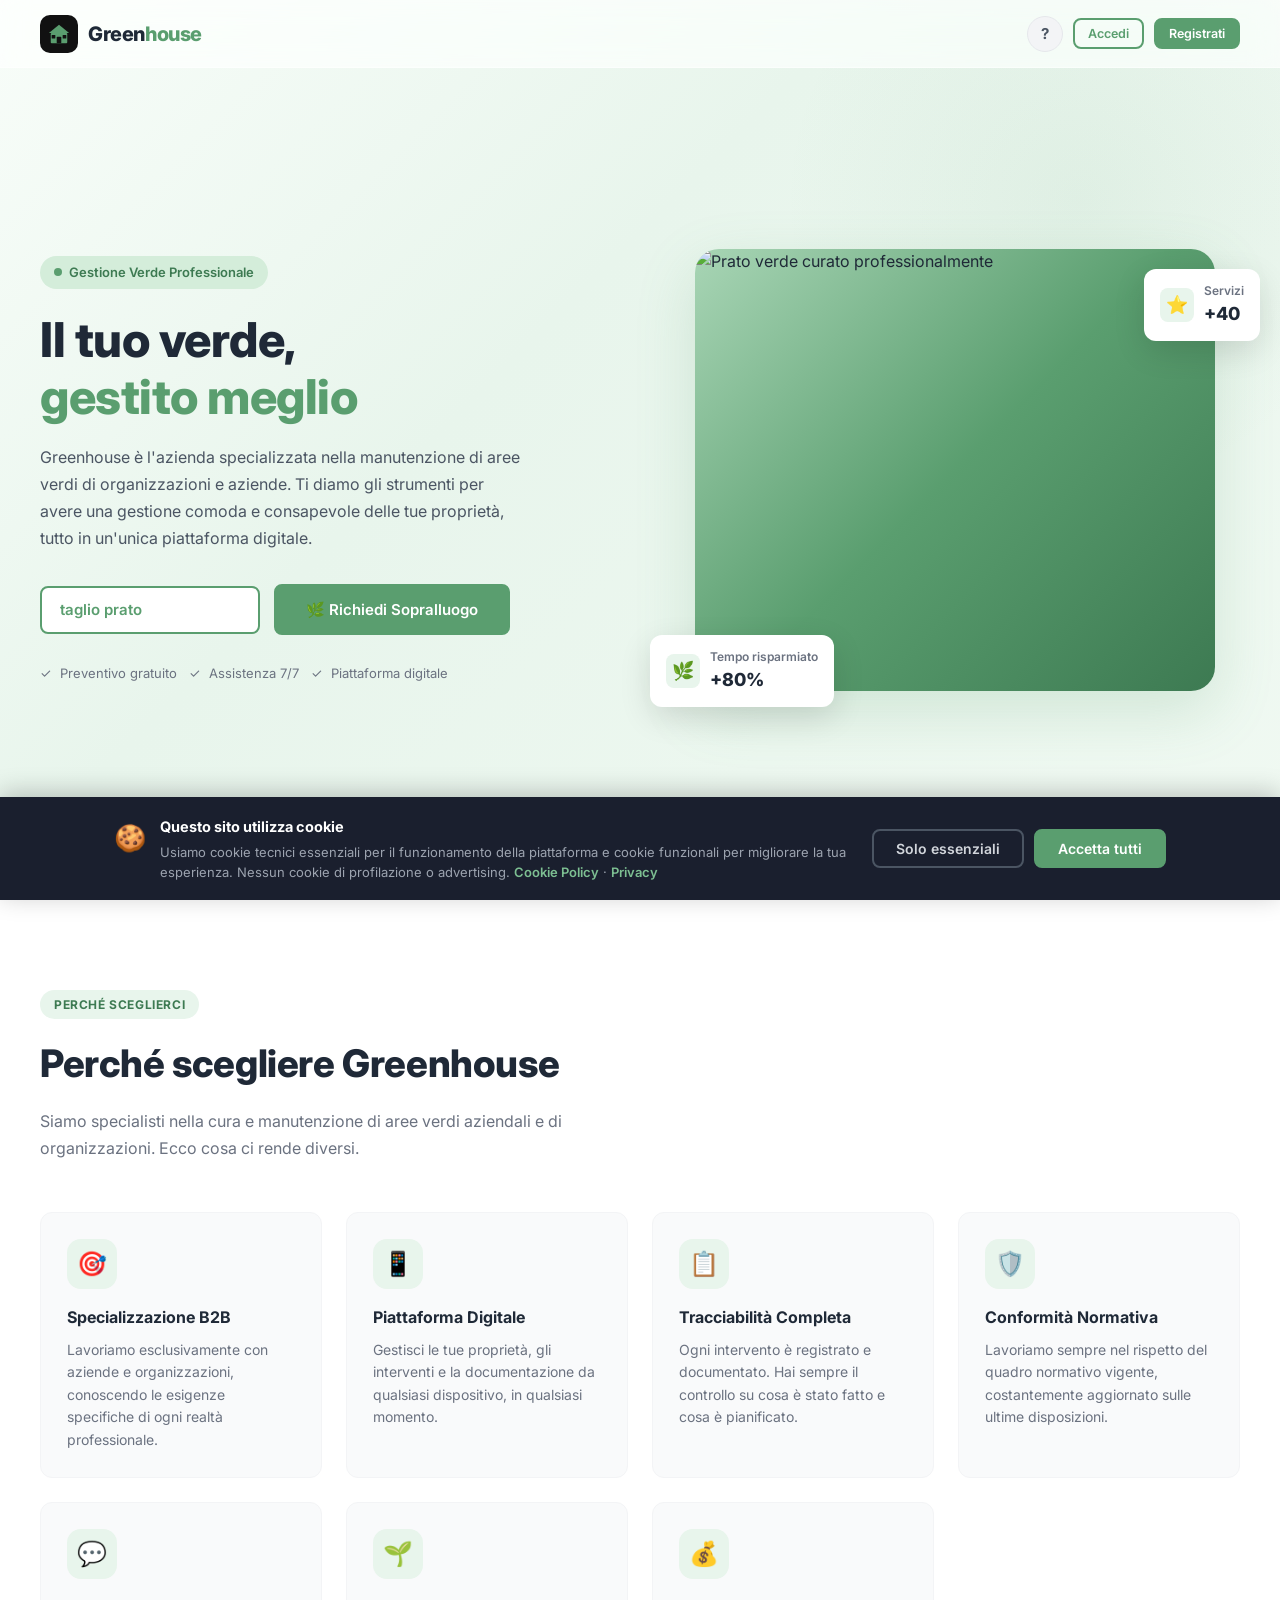
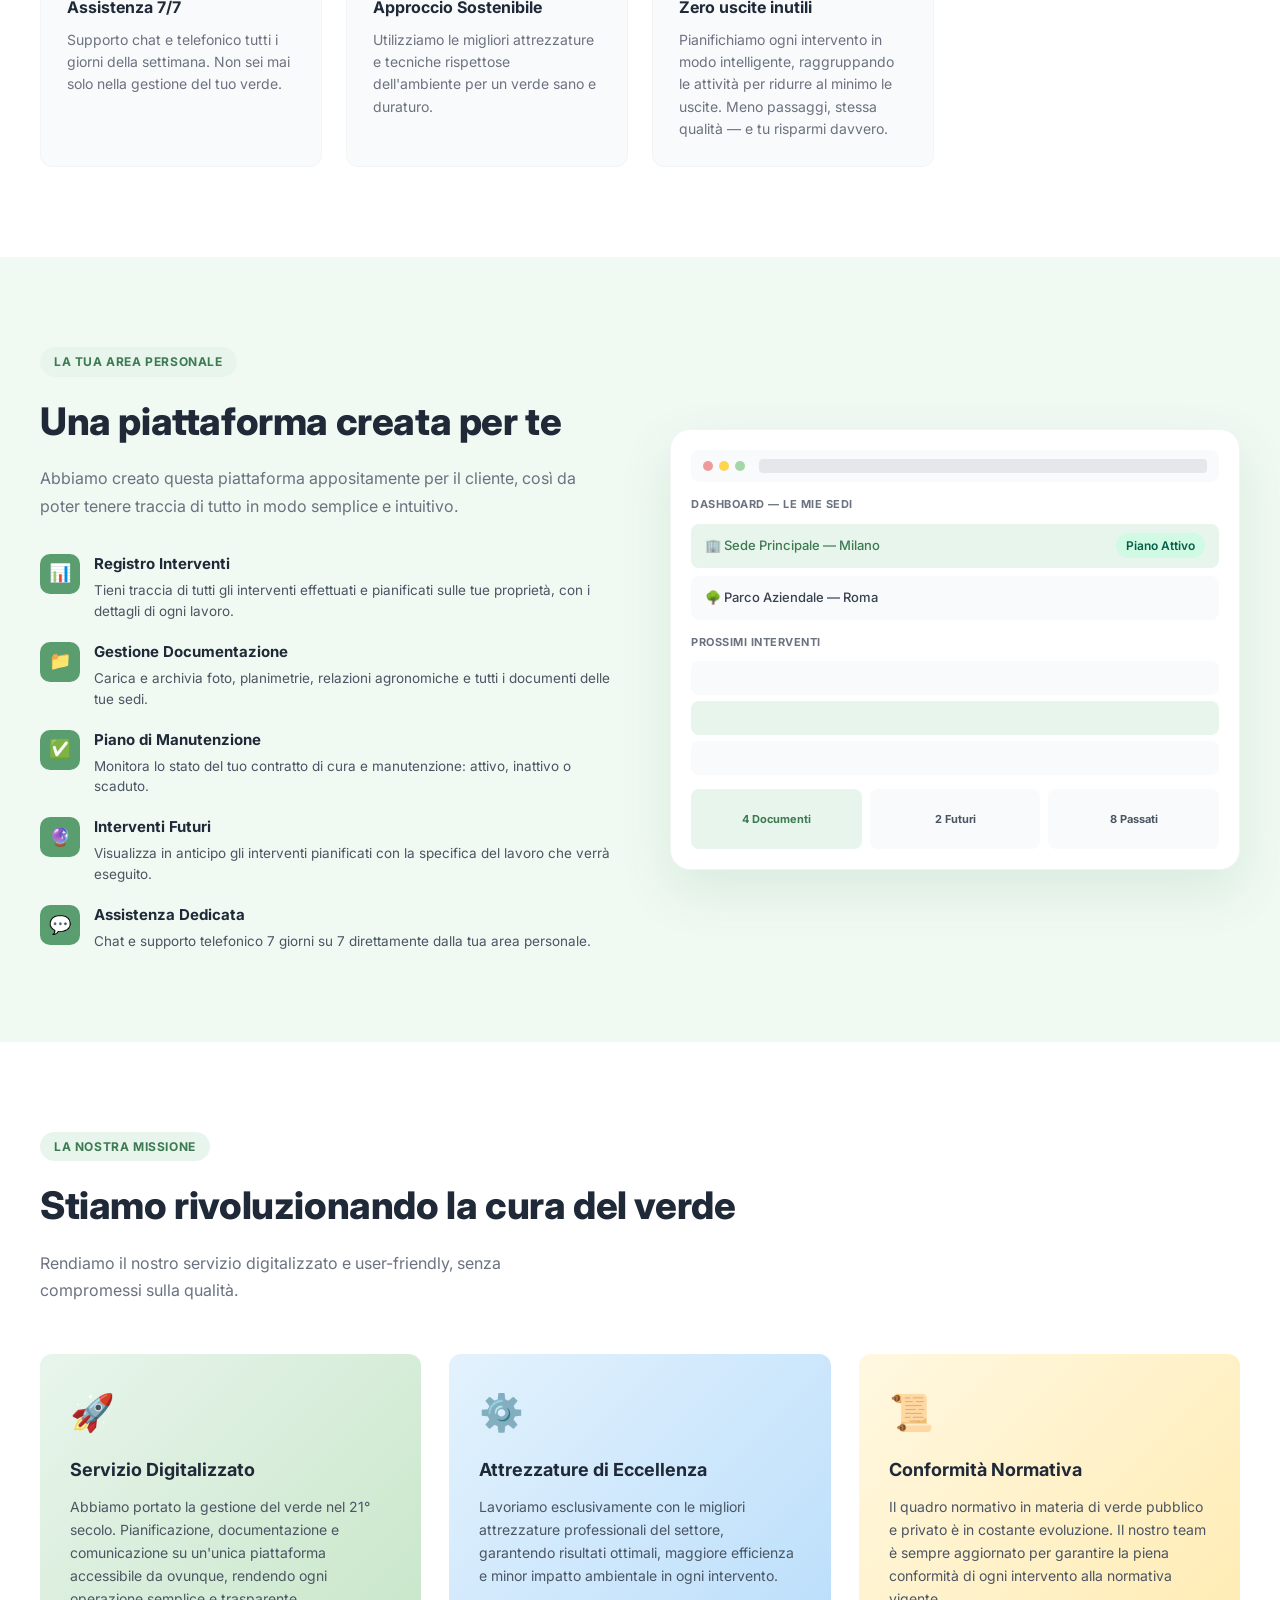
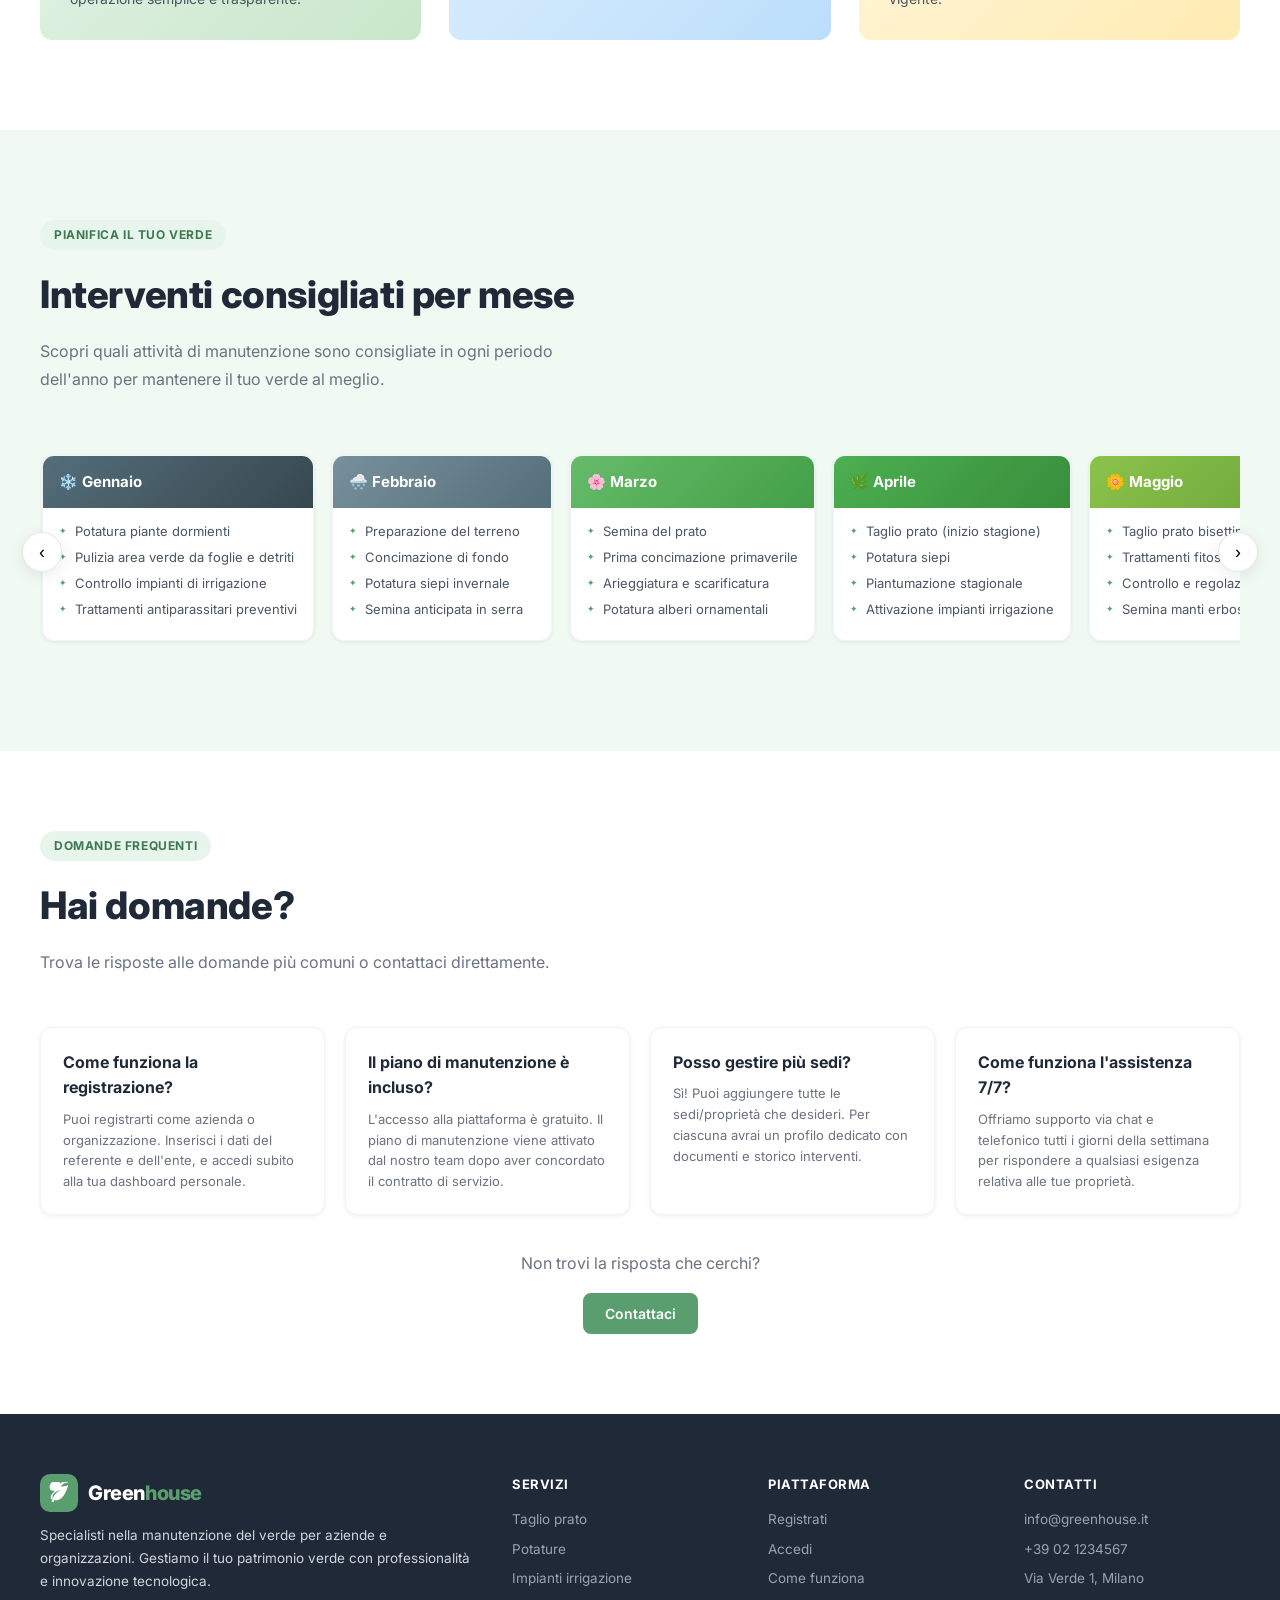
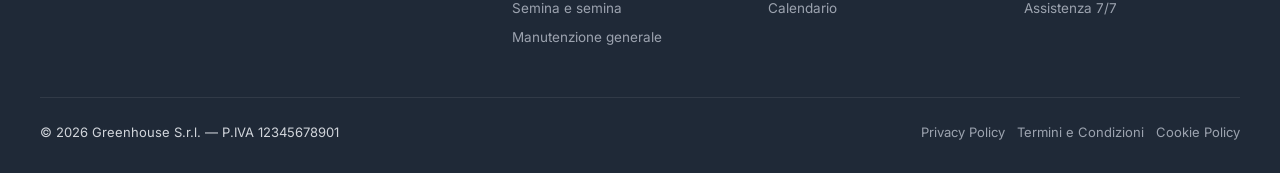
==== index.html @ c5532a39 "Add files via upload" ====
<!DOCTYPE html>
<html lang="it">
<head>
  <meta charset="UTF-8">
  <meta name="viewport" content="width=device-width, initial-scale=1.0">
  <title>Greenhouse — Manutenzione del Verde Professionale</title>

  <!-- SEO base -->
  <meta name="description" content="Greenhouse offre servizi professionali di manutenzione del verde per aziende: taglio prato, potature, irrigazione, pulizia aree verdi. Gestisci tutto online e richiedi preventivi.">
  <meta name="robots" content="index, follow">
  <meta name="author" content="Greenhouse S.r.l.">
  <!-- SOSTITUISCI https://www.greenhouse-verde.it con il tuo dominio reale -->
  <link rel="canonical" href="https://www.greenhouse-verde.it/">

  <!-- Open Graph (Facebook, LinkedIn, WhatsApp) -->
  <meta property="og:type" content="website">
  <meta property="og:title" content="Greenhouse — Manutenzione del Verde Professionale">
  <meta property="og:description" content="Servizi professionali di manutenzione del verde per aziende. Taglio prato, potature, irrigazione, gestione giardini. Preventivi e gestione interventi online.">
  <meta property="og:url" content="https://www.greenhouse-verde.it/">
  <meta property="og:image" content="https://www.greenhouse-verde.it/og-image.jpg">
  <meta property="og:locale" content="it_IT">
  <meta property="og:site_name" content="Greenhouse">

  <!-- Twitter Card -->
  <meta name="twitter:card" content="summary_large_image">
  <meta name="twitter:title" content="Greenhouse — Manutenzione del Verde Professionale">
  <meta name="twitter:description" content="Servizi professionali di manutenzione del verde per aziende. Preventivi e gestione interventi online.">
  <meta name="twitter:image" content="https://www.greenhouse-verde.it/og-image.jpg">

  <!-- Schema.org — LocalBusiness / LandscapeService -->
  <script type="application/ld+json">
  {
    "@context": "https://schema.org",
    "@type": "LandscapeService",
    "name": "Greenhouse S.r.l.",
    "description": "Servizi professionali di manutenzione del verde: taglio prato, potature, impianti di irrigazione, pulizia aree verdi, semina e riqualificazione.",
    "url": "https://www.greenhouse-verde.it",
    "logo": "https://www.greenhouse-verde.it/favicon.svg",
    "email": "info@greenhouse.it",
    "telephone": "+39-02-1234567",
    "address": {
      "@type": "PostalAddress",
      "streetAddress": "Via Verde 1",
      "addressLocality": "Milano",
      "addressCountry": "IT"
    },
    "openingHours": "Mo-Su 00:00-24:00",
    "priceRange": "€€",
    "areaServed": {
      "@type": "Country",
      "name": "Italia"
    },
    "hasOfferCatalog": {
      "@type": "OfferCatalog",
      "name": "Servizi Manutenzione Verde",
      "itemListElement": [
        {"@type": "Offer", "itemOffered": {"@type": "Service", "name": "Taglio prato"}},
        {"@type": "Offer", "itemOffered": {"@type": "Service", "name": "Potatura siepi e alberi"}},
        {"@type": "Offer", "itemOffered": {"@type": "Service", "name": "Impianti di irrigazione"}},
        {"@type": "Offer", "itemOffered": {"@type": "Service", "name": "Semina e riqualificazione prati"}},
        {"@type": "Offer", "itemOffered": {"@type": "Service", "name": "Diserbo e trattamenti fitosanitari"}}
      ]
    }
  }
  </script>

  <link rel="icon" type="image/svg+xml" href="favicon.svg">
  <link rel="stylesheet" href="css/style.css">
  <link rel="stylesheet" href="css/landing.css">
</head>
<body>

<!-- NAVBAR -->
<nav class="navbar" id="navbar">
  <a href="index.html" class="nav-logo">
    <div class="nav-logo-icon nav-logo-icon--dark">
      <svg viewBox="0 0 24 24" fill="none" xmlns="http://www.w3.org/2000/svg">
        <polygon points="12,2 1,11 23,11" fill="#5a9e6f"/>
        <rect x="3" y="11" width="18" height="11" rx="1" fill="#5a9e6f"/>
        <rect x="9.5" y="15" width="5" height="7" rx="0.8" fill="#111"/>
        <rect x="4" y="13" width="4" height="4" rx="0.6" fill="#111"/>
        <rect x="16" y="13" width="4" height="4" rx="0.6" fill="#111"/>
      </svg>
    </div>
    <span class="nav-logo-text">Green<span>house</span></span>
  </a>
  <div class="nav-actions">
    <a href="#faq" class="nav-help" title="Aiuto &amp; FAQ">?</a>
    <a href="login.html" class="btn btn-outline btn-sm">Accedi</a>
    <a href="register.html" class="btn btn-primary btn-sm">Registrati</a>
  </div>
  <button class="nav-hamburger" id="nav-hamburger" onclick="toggleNavMenu()" aria-label="Menu">
    <span></span><span></span><span></span>
  </button>
</nav>
<div class="nav-mobile-menu" id="nav-mobile-menu">
  <a href="#perche">Perché Greenhouse</a>
  <a href="#piattaforma">La Piattaforma</a>
  <a href="#faq">FAQ</a>
  <a href="login.html" class="btn btn-outline btn-sm">Accedi</a>
  <a href="register.html" class="btn btn-primary btn-sm">Registrati</a>
</div>

<!-- HERO -->
<section class="hero" id="hero">
  <div class="hero-inner">
    <div class="hero-text">
      <div class="hero-badge"><span class="hero-badge-dot"></span>Gestione Verde Professionale</div>
      <h1>Il tuo verde,<br><span>gestito meglio</span></h1>
      <p class="hero-desc">
        Greenhouse è l'azienda specializzata nella manutenzione di aree verdi di organizzazioni e aziende. Ti diamo gli strumenti per avere una gestione comoda e consapevole delle tue proprietà, tutto in un'unica piattaforma digitale.
      </p>
      <div class="hero-words-row">
        <div class="hero-words-box">
          <span class="hero-word fade-in" id="rotating-word">taglio prato</span>
        </div>
        <button class="btn btn-primary btn-lg" onclick="openSopralluogo()">
          🌿 Richiedi Sopralluogo
        </button>
      </div>
      <div class="flex gap-3 mt-3" style="flex-wrap:wrap">
        <div class="flex items-center gap-2 text-sm text-muted"><span>✓</span> Preventivo gratuito</div>
        <div class="flex items-center gap-2 text-sm text-muted"><span>✓</span> Assistenza 7/7</div>
        <div class="flex items-center gap-2 text-sm text-muted"><span>✓</span> Piattaforma digitale</div>
      </div>
    </div>
    <div class="hero-visual">
      <div class="hero-img-wrap">
        <img class="hero-illustration" src="https://images.unsplash.com/photo-1558904541-efa843a96f01?auto=format&fit=crop&w=1040&q=85" alt="Prato verde curato professionalmente" loading="eager">
      </div>
      <div class="hero-card hero-card-1">
        <div class="hero-card-icon">🌿</div>
        <div>
          <div style="font-size:12px;color:var(--g500)">Tempo risparmiato</div>
          <div style="font-size:18px;font-weight:800">+80%</div>
        </div>
      </div>
      <div class="hero-card hero-card-2">
        <div class="hero-card-icon">⭐</div>
        <div>
          <div style="font-size:12px;color:var(--g500)">Servizi</div>
          <div style="font-size:18px;font-weight:800">+40</div>
        </div>
      </div>
    </div>
  </div>
</section>

<!-- WHY GREENHOUSE -->
<section class="why-section" id="perche">
  <div class="section-inner">
    <div class="section-tag">Perché sceglierci</div>
    <h2 class="section-title">Perché scegliere Greenhouse</h2>
    <p class="section-sub">Siamo specialisti nella cura e manutenzione di aree verdi aziendali e di organizzazioni. Ecco cosa ci rende diversi.</p>
    <div class="why-grid">
      <div class="why-card">
        <div class="why-icon">🎯</div>
        <h3>Specializzazione B2B</h3>
        <p>Lavoriamo esclusivamente con aziende e organizzazioni, conoscendo le esigenze specifiche di ogni realtà professionale.</p>
      </div>
      <div class="why-card">
        <div class="why-icon">📱</div>
        <h3>Piattaforma Digitale</h3>
        <p>Gestisci le tue proprietà, gli interventi e la documentazione da qualsiasi dispositivo, in qualsiasi momento.</p>
      </div>
      <div class="why-card">
        <div class="why-icon">📋</div>
        <h3>Tracciabilità Completa</h3>
        <p>Ogni intervento è registrato e documentato. Hai sempre il controllo su cosa è stato fatto e cosa è pianificato.</p>
      </div>
      <div class="why-card">
        <div class="why-icon">🛡️</div>
        <h3>Conformità Normativa</h3>
        <p>Lavoriamo sempre nel rispetto del quadro normativo vigente, costantemente aggiornato sulle ultime disposizioni.</p>
      </div>
      <div class="why-card">
        <div class="why-icon">💬</div>
        <h3>Assistenza 7/7</h3>
        <p>Supporto chat e telefonico tutti i giorni della settimana. Non sei mai solo nella gestione del tuo verde.</p>
      </div>
      <div class="why-card">
        <div class="why-icon">🌱</div>
        <h3>Approccio Sostenibile</h3>
        <p>Utilizziamo le migliori attrezzature e tecniche rispettose dell'ambiente per un verde sano e duraturo.</p>
      </div>
      <div class="why-card">
        <div class="why-icon">💰</div>
        <h3>Zero uscite inutili</h3>
        <p>Pianifichiamo ogni intervento in modo intelligente, raggruppando le attività per ridurre al minimo le uscite. Meno passaggi, stessa qualità — e tu risparmi davvero.</p>
      </div>
    </div>
  </div>
</section>

<!-- PLATFORM SECTION -->
<section class="platform-section" id="piattaforma">
  <div class="section-inner">
    <div class="platform-inner">
      <div>
        <div class="section-tag">La tua area personale</div>
        <h2 class="section-title">Una piattaforma creata per te</h2>
        <p class="section-sub" style="margin-bottom:32px">Abbiamo creato questa piattaforma appositamente per il cliente, così da poter tenere traccia di tutto in modo semplice e intuitivo.</p>
        <div class="platform-features">
          <div class="platform-feat">
            <div class="platform-feat-icon">📊</div>
            <div class="platform-feat-text">
              <h4>Registro Interventi</h4>
              <p>Tieni traccia di tutti gli interventi effettuati e pianificati sulle tue proprietà, con i dettagli di ogni lavoro.</p>
            </div>
          </div>
          <div class="platform-feat">
            <div class="platform-feat-icon">📁</div>
            <div class="platform-feat-text">
              <h4>Gestione Documentazione</h4>
              <p>Carica e archivia foto, planimetrie, relazioni agronomiche e tutti i documenti delle tue sedi.</p>
            </div>
          </div>
          <div class="platform-feat">
            <div class="platform-feat-icon">✅</div>
            <div class="platform-feat-text">
              <h4>Piano di Manutenzione</h4>
              <p>Monitora lo stato del tuo contratto di cura e manutenzione: attivo, inattivo o scaduto.</p>
            </div>
          </div>
          <div class="platform-feat">
            <div class="platform-feat-icon">🔮</div>
            <div class="platform-feat-text">
              <h4>Interventi Futuri</h4>
              <p>Visualizza in anticipo gli interventi pianificati con la specifica del lavoro che verrà eseguito.</p>
            </div>
          </div>
          <div class="platform-feat">
            <div class="platform-feat-icon">💬</div>
            <div class="platform-feat-text">
              <h4>Assistenza Dedicata</h4>
              <p>Chat e supporto telefonico 7 giorni su 7 direttamente dalla tua area personale.</p>
            </div>
          </div>
        </div>
      </div>
      <div class="platform-mockup">
        <div class="mockup-bar">
          <div class="mockup-dot" style="background:#ef9a9a"></div>
          <div class="mockup-dot" style="background:#ffd54f"></div>
          <div class="mockup-dot" style="background:#a5d6a7"></div>
          <div style="flex:1;background:var(--g200);height:14px;border-radius:4px;margin-left:8px"></div>
        </div>
        <div style="font-size:11px;font-weight:700;color:var(--g500);text-transform:uppercase;letter-spacing:.5px;margin-bottom:10px">Dashboard — Le mie sedi</div>
        <div class="mockup-row">🏢 Sede Principale — Milano <span class="badge badge-success" style="margin-left:auto">Piano Attivo</span></div>
        <div class="mockup-row" style="background:var(--g50);color:var(--g700)">🌳 Parco Aziendale — Roma</div>
        <div style="font-size:11px;font-weight:700;color:var(--g500);text-transform:uppercase;letter-spacing:.5px;margin:14px 0 10px">Prossimi Interventi</div>
        <div class="mockup-row-sm"></div>
        <div class="mockup-row-sm" style="background:var(--primary-pale)"></div>
        <div class="mockup-row-sm"></div>
        <div style="margin-top:14px;display:flex;gap:8px">
          <div style="flex:1;height:60px;background:var(--primary-pale);border-radius:8px;display:flex;align-items:center;justify-content:center;font-size:11px;font-weight:700;color:var(--primary-d)">4 Documenti</div>
          <div style="flex:1;height:60px;background:var(--g50);border-radius:8px;display:flex;align-items:center;justify-content:center;font-size:11px;font-weight:700;color:var(--g600)">2 Futuri</div>
          <div style="flex:1;height:60px;background:var(--g50);border-radius:8px;display:flex;align-items:center;justify-content:center;font-size:11px;font-weight:700;color:var(--g600)">8 Passati</div>
        </div>
      </div>
    </div>
  </div>
</section>

<!-- INNOVATION SECTION -->
<section class="innovation-section" id="innovazione">
  <div class="section-inner">
    <div class="section-tag">La nostra missione</div>
    <h2 class="section-title">Stiamo rivoluzionando la cura del verde</h2>
    <p class="section-sub">Rendiamo il nostro servizio digitalizzato e user-friendly, senza compromessi sulla qualità.</p>
    <div class="innovation-grid">
      <div class="innov-card innov-card-1">
        <div class="innov-icon">🚀</div>
        <h3>Servizio Digitalizzato</h3>
        <p>Abbiamo portato la gestione del verde nel 21° secolo. Pianificazione, documentazione e comunicazione su un'unica piattaforma accessibile da ovunque, rendendo ogni operazione semplice e trasparente.</p>
      </div>
      <div class="innov-card innov-card-2">
        <div class="innov-icon">⚙️</div>
        <h3>Attrezzature di Eccellenza</h3>
        <p>Lavoriamo esclusivamente con le migliori attrezzature professionali del settore, garantendo risultati ottimali, maggiore efficienza e minor impatto ambientale in ogni intervento.</p>
      </div>
      <div class="innov-card innov-card-3">
        <div class="innov-icon">📜</div>
        <h3>Conformità Normativa</h3>
        <p>Il quadro normativo in materia di verde pubblico e privato è in costante evoluzione. Il nostro team è sempre aggiornato per garantire la piena conformità di ogni intervento alla normativa vigente.</p>
      </div>
    </div>
  </div>
</section>

<!-- MONTHLY CALENDAR -->
<section class="calendar-section" id="calendario">
  <div class="section-inner">
    <div class="section-tag">Pianifica il tuo verde</div>
    <h2 class="section-title">Interventi consigliati per mese</h2>
    <p class="section-sub">Scopri quali attività di manutenzione sono consigliate in ogni periodo dell'anno per mantenere il tuo verde al meglio.</p>
    <div class="calendar-scroll-wrap">
      <button class="scroll-btn scroll-btn-left" id="cal-prev">‹</button>
      <div class="calendar-scroll">
        <!-- Jan -->
        <div class="month-card">
          <div class="month-header" style="background:linear-gradient(135deg,#546e7a,#37474f)">❄️ Gennaio</div>
          <div class="month-body">
            <div class="month-item">Potatura piante dormienti</div>
            <div class="month-item">Pulizia area verde da foglie e detriti</div>
            <div class="month-item">Controllo impianti di irrigazione</div>
            <div class="month-item">Trattamenti antiparassitari preventivi</div>
          </div>
        </div>
        <!-- Feb -->
        <div class="month-card">
          <div class="month-header" style="background:linear-gradient(135deg,#78909c,#546e7a)">🌨️ Febbraio</div>
          <div class="month-body">
            <div class="month-item">Preparazione del terreno</div>
            <div class="month-item">Concimazione di fondo</div>
            <div class="month-item">Potatura siepi invernale</div>
            <div class="month-item">Semina anticipata in serra</div>
          </div>
        </div>
        <!-- Mar -->
        <div class="month-card">
          <div class="month-header" style="background:linear-gradient(135deg,#66bb6a,#43a047)">🌸 Marzo</div>
          <div class="month-body">
            <div class="month-item">Semina del prato</div>
            <div class="month-item">Prima concimazione primaverile</div>
            <div class="month-item">Arieggiatura e scarificatura</div>
            <div class="month-item">Potatura alberi ornamentali</div>
          </div>
        </div>
        <!-- Apr -->
        <div class="month-card">
          <div class="month-header" style="background:linear-gradient(135deg,#4caf50,#388e3c)">🌿 Aprile</div>
          <div class="month-body">
            <div class="month-item">Taglio prato (inizio stagione)</div>
            <div class="month-item">Potatura siepi</div>
            <div class="month-item">Piantumazione stagionale</div>
            <div class="month-item">Attivazione impianti irrigazione</div>
          </div>
        </div>
        <!-- May -->
        <div class="month-card">
          <div class="month-header" style="background:linear-gradient(135deg,#8bc34a,#689f38)">🌼 Maggio</div>
          <div class="month-body">
            <div class="month-item">Taglio prato bisettimanale</div>
            <div class="month-item">Trattamenti fitosanitari</div>
            <div class="month-item">Controllo e regolazione irrigazione</div>
            <div class="month-item">Semina manti erbosi</div>
          </div>
        </div>
        <!-- Jun -->
        <div class="month-card">
          <div class="month-header" style="background:linear-gradient(135deg,#cddc39,#afb42b)">☀️ Giugno</div>
          <div class="month-body">
            <div class="month-item">Taglio prato frequente</div>
            <div class="month-item">Potatura siepi (seconda)</div>
            <div class="month-item">Fertilizzazione estiva</div>
            <div class="month-item">Manutenzione impianti irrigazione</div>
          </div>
        </div>
        <!-- Jul -->
        <div class="month-card">
          <div class="month-header" style="background:linear-gradient(135deg,#ff9800,#f57c00)">🌡️ Luglio</div>
          <div class="month-body">
            <div class="month-item">Irrigazione intensiva</div>
            <div class="month-item">Controllo parassiti e malattie</div>
            <div class="month-item">Taglio selettivo zone ombreggiate</div>
            <div class="month-item">Ricarica taleaggio</div>
          </div>
        </div>
        <!-- Aug -->
        <div class="month-card">
          <div class="month-header" style="background:linear-gradient(135deg,#ff7043,#e64a19)">🏖️ Agosto</div>
          <div class="month-body">
            <div class="month-item">Manutenzione impianti</div>
            <div class="month-item">Taglio selettivo aree critiche</div>
            <div class="month-item">Monitoraggio stress idrico</div>
            <div class="month-item">Pianificazione interventi autunnali</div>
          </div>
        </div>
        <!-- Sep -->
        <div class="month-card">
          <div class="month-header" style="background:linear-gradient(135deg,#26a69a,#00796b)">🍂 Settembre</div>
          <div class="month-body">
            <div class="month-item">Semina prato autunnale</div>
            <div class="month-item">Potatura siepi (terza)</div>
            <div class="month-item">Fertilizzazione autunnale</div>
            <div class="month-item">Risistemazione bordure</div>
          </div>
        </div>
        <!-- Oct -->
        <div class="month-card">
          <div class="month-header" style="background:linear-gradient(135deg,#ff8f00,#e65100)">🍁 Ottobre</div>
          <div class="month-body">
            <div class="month-item">Raccolta foglie cadute</div>
            <div class="month-item">Concimazione autunnale profonda</div>
            <div class="month-item">Potatura piante da fiore</div>
            <div class="month-item">Spegnimento impianti irrigazione</div>
          </div>
        </div>
        <!-- Nov -->
        <div class="month-card">
          <div class="month-header" style="background:linear-gradient(135deg,#8d6e63,#6d4c41)">🌫️ Novembre</div>
          <div class="month-body">
            <div class="month-item">Potatura alberi e arbusti</div>
            <div class="month-item">Preparazione invernale del suolo</div>
            <div class="month-item">Protezione piante sensibili al gelo</div>
            <div class="month-item">Scarificatura del prato</div>
          </div>
        </div>
        <!-- Dec -->
        <div class="month-card">
          <div class="month-header" style="background:linear-gradient(135deg,#42a5f5,#1565c0)">❄️ Dicembre</div>
          <div class="month-body">
            <div class="month-item">Pulizia generale area verde</div>
            <div class="month-item">Ispezione e manutenzione attrezzature</div>
            <div class="month-item">Pianificazione anno nuovo</div>
            <div class="month-item">Relazione annuale interventi</div>
          </div>
        </div>
      </div>
      <button class="scroll-btn scroll-btn-right" id="cal-next">›</button>
    </div>
  </div>
</section>

<!-- FAQ (anchor) -->
<section id="faq" style="background:#fff;padding:80px 40px">
  <div class="section-inner">
    <div class="section-tag">Domande frequenti</div>
    <h2 class="section-title">Hai domande?</h2>
    <p class="section-sub">Trova le risposte alle domande più comuni o contattaci direttamente.</p>
    <div class="faq-grid">
      <div class="card">
        <h4 style="margin-bottom:8px">Come funziona la registrazione?</h4>
        <p class="text-sm text-muted">Puoi registrarti come azienda o organizzazione. Inserisci i dati del referente e dell'ente, e accedi subito alla tua dashboard personale.</p>
      </div>
      <div class="card">
        <h4 style="margin-bottom:8px">Il piano di manutenzione è incluso?</h4>
        <p class="text-sm text-muted">L'accesso alla piattaforma è gratuito. Il piano di manutenzione viene attivato dal nostro team dopo aver concordato il contratto di servizio.</p>
      </div>
      <div class="card">
        <h4 style="margin-bottom:8px">Posso gestire più sedi?</h4>
        <p class="text-sm text-muted">Sì! Puoi aggiungere tutte le sedi/proprietà che desideri. Per ciascuna avrai un profilo dedicato con documenti e storico interventi.</p>
      </div>
      <div class="card">
        <h4 style="margin-bottom:8px">Come funziona l'assistenza 7/7?</h4>
        <p class="text-sm text-muted">Offriamo supporto via chat e telefonico tutti i giorni della settimana per rispondere a qualsiasi esigenza relativa alle tue proprietà.</p>
      </div>
    </div>
    <div style="margin-top:36px;text-align:center">
      <p style="margin-bottom:16px;color:var(--g500)">Non trovi la risposta che cerchi?</p>
      <button class="btn btn-primary" onclick="openSopralluogo()">Contattaci</button>
    </div>
  </div>
</section>

<!-- FOOTER -->
<footer class="footer">
  <div class="footer-inner">
    <div class="footer-top">
      <div class="footer-brand">
        <div class="nav-logo">
          <div class="nav-logo-icon"><svg viewBox="0 0 24 24"><path d="M17 8C8 10 5.9 16.17 3.82 21.34L5.71 22l1-2.3A4.49 4.49 0 008 20C19 20 22 3 22 3c-1 2-8 2-8 2 1-2 4-4.5 8-4 0 0-3-4-8.5.5A6 6 0 003 9c2.5 0 4.5 1 4.5 1S3 13 3 17c0 .5.03 1 .08 1.46l1.95-.46C5 17.35 5 16.7 5 16c0-2.5 2-6 12-8z"/></svg></div>
          <span class="nav-logo-text">Green<span>house</span></span>
        </div>
        <p>Specialisti nella manutenzione del verde per aziende e organizzazioni. Gestiamo il tuo patrimonio verde con professionalità e innovazione tecnologica.</p>
      </div>
      <div class="footer-col">
        <h5>Servizi</h5>
        <a href="#">Taglio prato</a>
        <a href="#">Potature</a>
        <a href="#">Impianti irrigazione</a>
        <a href="#">Semina e semina</a>
        <a href="#">Manutenzione generale</a>
      </div>
      <div class="footer-col">
        <h5>Piattaforma</h5>
        <a href="register.html">Registrati</a>
        <a href="login.html">Accedi</a>
        <a href="#piattaforma">Come funziona</a>
        <a href="#calendario">Calendario</a>
      </div>
      <div class="footer-col">
        <h5>Contatti</h5>
        <a href="#">info@greenhouse.it</a>
        <a href="#">+39 02 1234567</a>
        <a href="#">Via Verde 1, Milano</a>
        <a href="#">Assistenza 7/7</a>
      </div>
    </div>
    <div class="footer-bottom">
      <span>© 2026 Greenhouse S.r.l. — P.IVA 12345678901</span>
      <div class="flex gap-3">
        <a href="privacy.html" style="color:var(--g400);text-decoration:none;font-size:13px">Privacy Policy</a>
        <a href="termini.html" style="color:var(--g400);text-decoration:none;font-size:13px">Termini e Condizioni</a>
        <a href="cookie.html" style="color:var(--g400);text-decoration:none;font-size:13px">Cookie Policy</a>
      </div>
    </div>
  </div>
</footer>

<!-- MODAL SOPRALLUOGO -->
<div class="modal-overlay" id="modal-sopralluogo">
  <div class="modal">
    <div class="modal-header">
      <h3 class="modal-title">🌿 Richiedi un Sopralluogo</h3>
      <button class="modal-close" onclick="closeSopralluogo()">✕</button>
    </div>
    <div class="sopralluogo-info">
      <span>ℹ️</span>
      <span>Il sopralluogo è gratuito e senza impegno. Un nostro tecnico visiterà le tue proprietà per prepararti un preventivo personalizzato.</span>
    </div>
    <form id="form-sopralluogo">
      <div class="form-row">
        <div class="form-group">
          <label class="form-label">Nome *</label>
          <input type="text" class="form-control" placeholder="Mario" required>
        </div>
        <div class="form-group">
          <label class="form-label">Cognome *</label>
          <input type="text" class="form-control" placeholder="Rossi" required>
        </div>
      </div>
      <div class="form-group">
        <label class="form-label">Azienda / Organizzazione *</label>
        <input type="text" class="form-control" placeholder="Nome azienda o organizzazione" required>
      </div>
      <div class="form-row">
        <div class="form-group">
          <label class="form-label">Email *</label>
          <input type="email" class="form-control" placeholder="mario@azienda.it" required>
        </div>
        <div class="form-group">
          <label class="form-label">Telefono *</label>
          <input type="tel" class="form-control" placeholder="+39 333 1234567" required>
        </div>
      </div>
      <div class="form-group">
        <label class="form-label">Città della proprietà</label>
        <input type="text" class="form-control" placeholder="Milano">
      </div>
      <div class="form-group">
        <label class="form-label">Note o esigenze particolari</label>
        <textarea class="form-control" rows="3" placeholder="Descrivi brevemente le tue esigenze..."></textarea>
      </div>
      <div class="modal-footer" style="border:none;padding:0;margin-top:20px">
        <button type="button" class="btn btn-ghost" onclick="closeSopralluogo()">Annulla</button>
        <button type="submit" class="btn btn-primary">Invia Richiesta →</button>
      </div>
    </form>
  </div>
</div>

<script src="https://cdn.jsdelivr.net/npm/@supabase/supabase-js@2"></script>
<script src="js/config.js"></script>
<script src="js/app.js"></script>
<script src="js/landing.js"></script>
<script>
function toggleNavMenu() {
  const btn  = document.getElementById('nav-hamburger');
  const menu = document.getElementById('nav-mobile-menu');
  btn.classList.toggle('open');
  menu.classList.toggle('open');
}
// Chiude il menu mobile cliccando su un link
document.getElementById('nav-mobile-menu').querySelectorAll('a').forEach(a => {
  a.addEventListener('click', () => {
    document.getElementById('nav-hamburger').classList.remove('open');
    document.getElementById('nav-mobile-menu').classList.remove('open');
  });
});
</script>
<script src="js/cookie-banner.js"></script>
</body>
</html>
---- css/style.css ----
@import url('https://fonts.googleapis.com/css2?family=Inter:wght@300;400;500;600;700;800&display=swap');

:root {
  --primary: #5a9e6f;
  --primary-h: #4a8a5f;
  --primary-d: #3d7a52;
  --primary-l: #7dbf92;
  --primary-bg: #f0f9f2;
  --primary-pale: #e8f5ec;
  --pastel: #d4edda;
  --white: #ffffff;
  --g50: #f9fafb;
  --g100: #f3f4f6;
  --g200: #e5e7eb;
  --g300: #d1d5db;
  --g400: #9ca3af;
  --g500: #6b7280;
  --g600: #4b5563;
  --g700: #374151;
  --g800: #1f2937;
  --danger: #ef4444;
  --warning: #f59e0b;
  --success: #10b981;
  --info: #3b82f6;
  --sh-sm: 0 1px 4px rgba(0,0,0,0.07);
  --sh: 0 4px 16px rgba(0,0,0,0.08);
  --sh-lg: 0 10px 32px rgba(0,0,0,0.12);
  --r-sm: 8px;
  --r: 12px;
  --r-lg: 20px;
  --tr: all 0.22s ease;
}

*, *::before, *::after { box-sizing: border-box; margin: 0; padding: 0; }

html { scroll-behavior: smooth; overflow-x: hidden; }
body { overflow-x: hidden; }

body {
  font-family: 'Inter', -apple-system, BlinkMacSystemFont, sans-serif;
  color: var(--g800);
  background: var(--white);
  line-height: 1.6;
  -webkit-font-smoothing: antialiased;
}

/* ─── Buttons ─── */
.btn {
  display: inline-flex; align-items: center; gap: 7px;
  padding: 9px 20px; border-radius: var(--r-sm);
  font-size: 14px; font-weight: 600; font-family: inherit;
  cursor: pointer; border: 2px solid transparent;
  transition: var(--tr); text-decoration: none; white-space: nowrap; line-height: 1.4;
}
.btn-primary { background: var(--primary); color: #fff; border-color: var(--primary); }
.btn-primary:hover { background: var(--primary-h); border-color: var(--primary-h); transform: translateY(-1px); box-shadow: 0 4px 14px rgba(90,158,111,.30); }
.btn-outline { background: transparent; color: var(--primary); border-color: var(--primary); }
.btn-outline:hover { background: var(--primary); color: #fff; }
.btn-ghost { background: transparent; color: var(--g600); border-color: transparent; }
.btn-ghost:hover { background: var(--g100); color: var(--g800); }
.btn-danger { background: var(--danger); color: #fff; border-color: var(--danger); }
.btn-danger:hover { background: #dc2626; }
.btn-danger-outline { background: transparent; color: var(--danger); border-color: var(--danger); }
.btn-danger-outline:hover { background: var(--danger); color: #fff; }
.btn-warning { background: var(--warning); color: #fff; border-color: var(--warning); }
.btn-warning:hover { background: #d97706; }
.btn-sm { padding: 5px 13px; font-size: 12.5px; }
.btn-lg { padding: 13px 30px; font-size: 15px; }
.btn-icon { padding: 8px; border-radius: 50%; }
.btn:disabled { opacity: .5; cursor: not-allowed; pointer-events: none; }

/* ─── Forms ─── */
.form-group { margin-bottom: 18px; }
.form-label { display: block; font-size: 13.5px; font-weight: 500; color: var(--g700); margin-bottom: 5px; }
.form-control {
  width: 100%; padding: 10px 13px;
  border: 1.5px solid var(--g200); border-radius: var(--r-sm);
  font-size: 14px; font-family: inherit; color: var(--g800); background: #fff;
  transition: var(--tr); outline: none;
}
.form-control:focus { border-color: var(--primary); box-shadow: 0 0 0 3px rgba(90,158,111,.13); }
.form-control::placeholder { color: var(--g400); }
select.form-control { cursor: pointer; }
textarea.form-control { resize: vertical; min-height: 80px; }
.form-row { display: grid; grid-template-columns: 1fr 1fr; gap: 16px; }
.form-hint { font-size: 12px; color: var(--g500); margin-top: 4px; }
.form-error { font-size: 12px; color: var(--danger); margin-top: 4px; display: none; }
.form-error.visible { display: block; }

/* ─── Badges ─── */
.badge { display: inline-flex; align-items: center; padding: 3px 10px; border-radius: 100px; font-size: 12px; font-weight: 600; }
.badge-success { background: #d1fae5; color: #065f46; }
.badge-warning { background: #fef3c7; color: #92400e; }
.badge-danger { background: #fee2e2; color: #991b1b; }
.badge-info { background: #dbeafe; color: #1e40af; }
.badge-gray { background: var(--g100); color: var(--g600); }

/* ─── Modal ─── */
.modal-overlay {
  position: fixed; inset: 0; background: rgba(0,0,0,.48); backdrop-filter: blur(4px);
  display: flex; align-items: center; justify-content: center;
  z-index: 1000; opacity: 0; visibility: hidden; transition: var(--tr);
}
.modal-overlay.active { opacity: 1; visibility: visible; }
.modal {
  background: #fff; border-radius: var(--r-lg); padding: 28px 32px;
  width: 92%; max-width: 560px; max-height: 88vh; overflow-y: auto;
  transform: scale(.96) translateY(8px); transition: var(--tr); position: relative;
}
.modal-lg { max-width: 760px; }
.modal-overlay.active .modal { transform: scale(1) translateY(0); }
.modal-header { display: flex; align-items: center; justify-content: space-between; margin-bottom: 22px; }
.modal-title { font-size: 19px; font-weight: 700; }
.modal-close { width: 30px; height: 30px; border: none; background: var(--g100); border-radius: 50%; cursor: pointer; font-size: 17px; color: var(--g500); display: flex; align-items: center; justify-content: center; transition: var(--tr); }
.modal-close:hover { background: var(--g200); color: var(--g800); }
.modal-footer { display: flex; gap: 10px; justify-content: flex-end; margin-top: 24px; padding-top: 20px; border-top: 1px solid var(--g100); }

/* ─── Cards ─── */
.card { background: #fff; border-radius: var(--r); padding: 22px; box-shadow: var(--sh-sm); border: 1px solid var(--g100); }
.card:hover { box-shadow: var(--sh); }

/* ─── Toast ─── */
.toast-container { position: fixed; bottom: 22px; right: 22px; z-index: 9999; display: flex; flex-direction: column; gap: 10px; }
.toast {
  background: #fff; border-radius: var(--r-sm); padding: 13px 18px;
  box-shadow: var(--sh-lg); display: flex; align-items: center; gap: 10px;
  font-size: 14px; font-weight: 500; min-width: 240px; max-width: 360px;
  border-left: 4px solid var(--primary);
  animation: slideInR 0.28s ease;
  transition: opacity 0.35s, transform 0.35s;
}
.toast-success { border-color: var(--success); }
.toast-error { border-color: var(--danger); }
.toast-warning { border-color: var(--warning); }
.toast-icon { font-weight: 700; font-size: 15px; }
.toast-success .toast-icon { color: var(--success); }
.toast-error .toast-icon { color: var(--danger); }
.toast-warning .toast-icon { color: var(--warning); }

@keyframes slideInR { from { transform: translateX(110%); opacity: 0; } to { transform: translateX(0); opacity: 1; } }

/* ─── Tutorial ─── */
.tut-overlay { position: fixed; inset: 0; background: rgba(0,0,0,.38); z-index: 1900; pointer-events: none; }
.tut-box {
  position: absolute; z-index: 2000; background: #fff; border-radius: var(--r);
  padding: 20px 22px; width: 300px; box-shadow: var(--sh-lg); display: none;
}
.tut-counter { font-size: 11px; font-weight: 600; color: var(--primary); margin-bottom: 6px; letter-spacing: .5px; text-transform: uppercase; }
.tut-icon { font-size: 22px; margin-bottom: 8px; }
.tut-box h4 { font-size: 15px; font-weight: 700; margin-bottom: 6px; }
.tut-box p { font-size: 13px; color: var(--g600); line-height: 1.55; }
.tut-nav { display: flex; align-items: center; justify-content: space-between; margin-top: 16px; }
.tut-highlight { outline: 3px solid var(--primary) !important; outline-offset: 3px !important; border-radius: 4px; position: relative; z-index: 1950; }

/* ─── Utilities ─── */
.text-center { text-align: center; }
.text-sm { font-size: 13px; }
.text-muted { color: var(--g500); }
.font-bold { font-weight: 700; }
.flex { display: flex; }
.flex-col { flex-direction: column; }
.items-center { align-items: center; }
.justify-between { justify-content: space-between; }
.gap-2 { gap: 8px; }
.gap-3 { gap: 12px; }
.gap-4 { gap: 16px; }
.w-full { width: 100%; }
.mt-2 { margin-top: 8px; }
.mt-3 { margin-top: 12px; }
.mt-4 { margin-top: 16px; }
.mt-6 { margin-top: 24px; }
.mb-4 { margin-bottom: 16px; }
.p-4 { padding: 16px; }
.hidden { display: none !important; }

/* ─── Empty state ─── */
.empty-state { text-align: center; padding: 48px 24px; color: var(--g500); }
.empty-state .empty-icon { font-size: 44px; margin-bottom: 12px; opacity: .6; }
.empty-state h3 { font-size: 16px; font-weight: 600; color: var(--g700); margin-bottom: 6px; }
.empty-state p { font-size: 13.5px; margin-bottom: 18px; }

/* ─── Divider ─── */
.divider { border: none; border-top: 1px solid var(--g100); margin: 20px 0; }

/* Scrollbar */
::-webkit-scrollbar { width: 5px; height: 5px; }
::-webkit-scrollbar-track { background: transparent; }
::-webkit-scrollbar-thumb { background: var(--g300); border-radius: 3px; }
::-webkit-scrollbar-thumb:hover { background: var(--g400); }

/* ─── Confirm Dialog ─── */
.confirm-overlay {
  position: fixed; inset: 0; background: rgba(0,0,0,.5); backdrop-filter: blur(4px);
  z-index: 2100; display: flex; align-items: center; justify-content: center;
  opacity: 0; visibility: hidden; transition: var(--tr);
}
.confirm-overlay.active { opacity: 1; visibility: visible; }
.confirm-box {
  background: #fff; border-radius: var(--r-lg); padding: 28px 30px;
  max-width: 380px; width: 90%; text-align: center;
  transform: scale(.96); transition: var(--tr);
}
.confirm-overlay.active .confirm-box { transform: scale(1); }
.confirm-icon { font-size: 38px; margin-bottom: 12px; }
.confirm-box h3 { font-size: 18px; font-weight: 700; margin-bottom: 8px; }
.confirm-box p { font-size: 14px; color: var(--g600); margin-bottom: 22px; }
.confirm-actions { display: flex; gap: 10px; justify-content: center; }

/* ─── Cookie Banner ─── */
#cookie-banner {
  position: fixed; bottom: 0; left: 0; right: 0; z-index: 9000;
  background: #1a1f2e; color: #e5e7eb; overflow: hidden;
  padding: 0; transform: translateY(100%); transition: transform 0.38s cubic-bezier(.4,0,.2,1);
  box-shadow: 0 -4px 24px rgba(0,0,0,.22);
}
#cookie-banner.cb-visible { transform: translateY(0); }
.cb-inner {
  max-width: 1100px; margin: 0 auto; box-sizing: border-box; width: 100%;
  display: flex; align-items: center; justify-content: space-between;
  gap: 20px; padding: 18px 24px; flex-wrap: wrap;
}
.cb-text { display: flex; align-items: flex-start; gap: 14px; flex: 1; min-width: 0; }
.cb-icon { font-size: 26px; flex-shrink: 0; margin-top: 2px; }
.cb-text strong { display: block; font-size: 14.5px; font-weight: 700; color: #fff; margin-bottom: 4px; }
.cb-text p { font-size: 13px; color: #9ca3af; line-height: 1.55; margin: 0; }
.cb-link { color: var(--primary-l); text-decoration: none; font-weight: 600; }
.cb-link:hover { text-decoration: underline; }
.cb-actions { display: flex; gap: 10px; flex-shrink: 0; flex-wrap: wrap; }
.cb-btn-primary {
  padding: 9px 22px; background: var(--primary); color: #fff;
  border: 2px solid var(--primary); border-radius: var(--r-sm);
  font-size: 14px; font-weight: 600; font-family: inherit; cursor: pointer;
  transition: var(--tr); white-space: nowrap;
}
.cb-btn-primary:hover { background: var(--primary-h); border-color: var(--primary-h); }
.cb-btn-outline {
  padding: 9px 22px; background: transparent; color: #d1d5db;
  border: 2px solid #4b5563; border-radius: var(--r-sm);
  font-size: 14px; font-weight: 600; font-family: inherit; cursor: pointer;
  transition: var(--tr); white-space: nowrap;
}
.cb-btn-outline:hover { border-color: #9ca3af; color: #fff; }
@media (max-width: 768px) {
  .cb-inner { flex-direction: column; align-items: stretch; padding: 14px 16px; gap: 12px; }
  .cb-text { min-width: 0; }
  .cb-icon { font-size: 22px; }
  .cb-actions { width: 100%; flex-wrap: nowrap; gap: 8px; }
  .cb-btn-primary, .cb-btn-outline { flex: 1; justify-content: center; text-align: center; padding: 10px 8px; font-size: 13.5px; }
}

/* ─── Responsive modal ─── */
@media (max-width: 600px) {
  .modal {
    padding: 20px 18px;
    width: 96%;
    max-height: 92vh;
    border-radius: var(--r);
  }
  .modal-header { margin-bottom: 16px; }
  .modal-title { font-size: 17px; }
  .modal-footer { margin-top: 18px; padding-top: 16px; flex-direction: column; }
  .modal-footer .btn { width: 100%; justify-content: center; }
}
---- css/landing.css ----
/* ─── NAVBAR ─── */
.navbar {
  position: fixed; top: 0; left: 0; right: 0; z-index: 900;
  background: rgba(255,255,255,.70); backdrop-filter: blur(14px) saturate(180%);
  -webkit-backdrop-filter: blur(14px) saturate(180%);
  border-bottom: 1px solid rgba(255,255,255,.5);
  padding: 0 40px; height: 68px;
  display: flex; align-items: center; justify-content: space-between;
  transition: all 0.3s ease;
}
.navbar.scrolled { background: rgba(255,255,255,.92); box-shadow: 0 2px 20px rgba(0,0,0,.08); }
.nav-logo { display: flex; align-items: center; gap: 10px; text-decoration: none; }
.nav-logo-icon { width: 38px; height: 38px; background: var(--primary); border-radius: 10px; display: flex; align-items: center; justify-content: center; }
.nav-logo-icon svg { width: 22px; height: 22px; fill: #fff; }
.nav-logo-icon--dark { background: #111; }
.nav-logo-text { font-size: 20px; font-weight: 800; color: var(--g800); letter-spacing: -.4px; }
.nav-logo-text span { color: var(--primary); }
.nav-actions { display: flex; align-items: center; gap: 10px; }
.nav-help {
  width: 36px; height: 36px; border-radius: 50%; background: var(--g100);
  border: 1.5px solid var(--g200); cursor: pointer; font-size: 15px; font-weight: 700;
  color: var(--g600); display: flex; align-items: center; justify-content: center;
  transition: var(--tr); text-decoration: none;
}
.nav-help:hover { background: var(--primary-pale); border-color: var(--primary); color: var(--primary); }

/* ─── HERO ─── */
.hero {
  min-height: 100vh; padding: 100px 40px 60px;
  display: flex; align-items: center;
  background: linear-gradient(135deg, #f8fdf9 0%, #e8f5ec 40%, #f0f9f2 100%);
  position: relative; overflow: hidden;
}
.hero::before {
  content: ''; position: absolute; top: -100px; right: -100px;
  width: 600px; height: 600px; border-radius: 50%;
  background: radial-gradient(circle, rgba(90,158,111,.08) 0%, transparent 70%);
  pointer-events: none;
}
.hero-inner { max-width: 1200px; margin: 0 auto; width: 100%; display: grid; grid-template-columns: 1fr 1fr; gap: 60px; align-items: center; }
.hero-badge { display: inline-flex; align-items: center; gap: 7px; background: var(--pastel); color: var(--primary-d); padding: 6px 14px; border-radius: 100px; font-size: 13px; font-weight: 600; margin-bottom: 22px; }
.hero-badge-dot { width: 8px; height: 8px; background: var(--primary); border-radius: 50%; animation: pulse 2s ease infinite; }
@keyframes pulse { 0%,100%{transform:scale(1);opacity:1} 50%{transform:scale(1.4);opacity:.7} }
.hero h1 { font-size: clamp(32px, 4vw, 48px); font-weight: 800; line-height: 1.2; color: var(--g800); margin-bottom: 18px; letter-spacing: -.5px; }
.hero h1 span { color: var(--primary); }
.hero-desc { font-size: 16px; color: var(--g600); line-height: 1.7; margin-bottom: 32px; max-width: 480px; }
.hero-words-row { display: flex; align-items: center; gap: 14px; flex-wrap: wrap; margin-bottom: 28px; }
.hero-words-box {
  background: #fff; border: 2px solid var(--primary); border-radius: var(--r-sm);
  padding: 10px 18px; min-width: 220px; min-height: 44px;
  display: flex; align-items: center;
  font-size: 15px; font-weight: 600; color: var(--primary);
  position: relative; overflow: hidden;
}
.hero-word { transition: all 0.4s ease; white-space: nowrap; }
.hero-word.fade-out { opacity: 0; transform: translateY(-10px); }
.hero-word.fade-in { opacity: 1; transform: translateY(0); animation: wordIn .4s ease; }
@keyframes wordIn { from { opacity:0; transform:translateY(10px); } to { opacity:1; transform:translateY(0); } }

/* ─── HERO ILLUSTRATION ─── */
.hero-visual { position: relative; display: flex; justify-content: center; align-items: center; }
.hero-img-wrap {
  width: 100%; max-width: 520px; aspect-ratio: 1/.85;
  border-radius: 24px; overflow: hidden; box-shadow: 0 20px 60px rgba(90,158,111,.20);
  position: relative; background: linear-gradient(135deg, #a8d5b5 0%, #5a9e6f 50%, #3d7a52 100%);
}
.hero-illustration { width: 100%; height: 100%; object-fit: cover; display: block; }
.hero-card {
  position: absolute; background: #fff; border-radius: var(--r); padding: 12px 16px;
  box-shadow: var(--sh-lg); display: flex; align-items: center; gap: 10px;
  font-size: 13px; font-weight: 600;
}
.hero-card-1 { bottom: -16px; left: -20px; }
.hero-card-2 { top: 20px; right: -20px; }
.hero-card-icon { width: 34px; height: 34px; background: var(--primary-pale); border-radius: 8px; display: flex; align-items: center; justify-content: center; font-size: 18px; }

/* ─── SECTIONS ─── */
section { padding: 90px 40px; }
.section-inner { max-width: 1200px; margin: 0 auto; }
.section-tag { display: inline-block; background: var(--primary-pale); color: var(--primary-d); padding: 5px 14px; border-radius: 100px; font-size: 12px; font-weight: 700; text-transform: uppercase; letter-spacing: .6px; margin-bottom: 14px; }
.section-title { font-size: clamp(26px, 3vw, 38px); font-weight: 800; color: var(--g800); letter-spacing: -.4px; margin-bottom: 14px; }
.section-sub { font-size: 16px; color: var(--g500); max-width: 560px; line-height: 1.7; margin-bottom: 50px; }

/* ─── WHY GREENHOUSE ─── */
.why-section { background: #fff; }
.why-grid { display: grid; grid-template-columns: repeat(auto-fit, minmax(240px, 1fr)); gap: 24px; }
.why-card {
  background: var(--g50); border: 1px solid var(--g100); border-radius: var(--r);
  padding: 26px; transition: var(--tr); cursor: default;
}
.why-card:hover { background: var(--primary-pale); border-color: var(--pastel); transform: translateY(-3px); box-shadow: var(--sh); }
.why-icon { width: 50px; height: 50px; background: var(--primary-pale); border-radius: 14px; display: flex; align-items: center; justify-content: center; font-size: 24px; margin-bottom: 16px; }
.why-card:hover .why-icon { background: var(--pastel); }
.why-card h3 { font-size: 16px; font-weight: 700; margin-bottom: 8px; }
.why-card p { font-size: 14px; color: var(--g500); line-height: 1.6; }

/* ─── PLATFORM SECTION ─── */
.platform-section { background: var(--primary-bg); }
.platform-inner { display: grid; grid-template-columns: 1fr 1fr; gap: 60px; align-items: center; }
.platform-features { display: flex; flex-direction: column; gap: 18px; }
.platform-feat { display: flex; gap: 14px; align-items: flex-start; }
.platform-feat-icon { width: 40px; height: 40px; background: var(--primary); border-radius: 10px; display: flex; align-items: center; justify-content: center; font-size: 18px; flex-shrink: 0; margin-top: 2px; }
.platform-feat-text h4 { font-size: 15px; font-weight: 700; margin-bottom: 4px; }
.platform-feat-text p { font-size: 13.5px; color: var(--g600); line-height: 1.55; }
.platform-mockup {
  background: #fff; border-radius: 20px; padding: 20px;
  box-shadow: 0 20px 50px rgba(90,158,111,.15); border: 1px solid var(--g100);
}
.mockup-bar { height: 32px; background: var(--g50); border-radius: 8px; margin-bottom: 14px; display: flex; align-items: center; padding: 0 12px; gap: 6px; }
.mockup-dot { width: 10px; height: 10px; border-radius: 50%; }
.mockup-row { height: 44px; background: var(--primary-pale); border-radius: 8px; margin-bottom: 8px; display: flex; align-items: center; padding: 0 14px; font-size: 13px; font-weight: 500; color: var(--primary-d); gap: 10px; }
.mockup-row-sm { height: 34px; background: var(--g50); border-radius: 8px; margin-bottom: 6px; }

/* ─── INNOVATION SECTION ─── */
.innovation-section { background: #fff; }
.innovation-grid { display: grid; grid-template-columns: repeat(auto-fit, minmax(280px,1fr)); gap: 28px; }
.innov-card {
  border-radius: var(--r); padding: 30px; position: relative; overflow: hidden;
}
.innov-card-1 { background: linear-gradient(135deg, #e8f5ec, #c8e6c9); }
.innov-card-2 { background: linear-gradient(135deg, #e3f2fd, #bbdefb); }
.innov-card-3 { background: linear-gradient(135deg, #fff8e1, #ffecb3); }
.innov-card h3 { font-size: 18px; font-weight: 700; margin-bottom: 10px; }
.innov-card p { font-size: 14px; color: var(--g600); line-height: 1.65; }
.innov-card .innov-icon { font-size: 36px; margin-bottom: 14px; }

/* ─── CALENDAR SECTION ─── */
.calendar-section { background: var(--primary-bg); }
.calendar-scroll-wrap { position: relative; }
.calendar-scroll { display: flex; gap: 18px; overflow-x: auto; padding: 12px 2px 20px; scroll-snap-type: x mandatory; scroll-padding: 12px; -webkit-overflow-scrolling: touch; }
.calendar-scroll::-webkit-scrollbar { height: 5px; }
.month-card {
  min-width: 220px; background: #fff; border-radius: var(--r); overflow: hidden;
  box-shadow: var(--sh-sm); border: 1px solid var(--g100); scroll-snap-align: start;
  flex-shrink: 0; transition: var(--tr);
}
.month-card:hover { transform: translateY(-4px); box-shadow: var(--sh); }
.month-header {
  padding: 14px 16px; font-size: 15px; font-weight: 700; color: #fff;
  display: flex; align-items: center; gap: 8px;
}
.month-body { padding: 14px 16px; }
.month-item { display: flex; align-items: flex-start; gap: 8px; font-size: 13px; color: var(--g600); margin-bottom: 8px; line-height: 1.4; }
.month-item::before { content: '✦'; font-size: 9px; color: var(--primary); margin-top: 3px; flex-shrink: 0; }
.scroll-btn {
  position: absolute; top: 50%; transform: translateY(-50%);
  width: 40px; height: 40px; background: #fff; border: 1px solid var(--g200);
  border-radius: 50%; cursor: pointer; display: flex; align-items: center; justify-content: center;
  font-size: 18px; box-shadow: var(--sh); z-index: 10; transition: var(--tr);
}
.scroll-btn:hover { background: var(--primary); color: #fff; border-color: var(--primary); }
.scroll-btn-left { left: -18px; }
.scroll-btn-right { right: -18px; }

/* ─── FOOTER ─── */
.footer { background: var(--g800); color: var(--g300); padding: 60px 40px 30px; }
.footer-inner { max-width: 1200px; margin: 0 auto; }
.footer-top { display: grid; grid-template-columns: 2fr 1fr 1fr 1fr; gap: 40px; margin-bottom: 40px; }
.footer-brand .nav-logo-text { color: #fff; }
.footer-brand p { font-size: 13.5px; margin-top: 12px; line-height: 1.7; }
.footer-col h5 { font-size: 13px; font-weight: 700; color: #fff; text-transform: uppercase; letter-spacing: .5px; margin-bottom: 14px; }
.footer-col a { display: block; font-size: 13.5px; color: var(--g400); text-decoration: none; margin-bottom: 8px; transition: var(--tr); }
.footer-col a:hover { color: var(--primary-l); }
.footer-bottom { border-top: 1px solid rgba(255,255,255,.08); padding-top: 24px; display: flex; align-items: center; justify-content: space-between; font-size: 13px; }

/* ─── AUTH PAGES ─── */
.auth-page {
  min-height: 100vh; display: flex; align-items: center; justify-content: center;
  background: linear-gradient(135deg, #f0f9f2 0%, #e8f5ec 100%);
  padding: 40px 20px;
}
.auth-card {
  background: #fff; border-radius: var(--r-lg); padding: 40px;
  width: 100%; max-width: 480px; box-shadow: var(--sh-lg);
}
.auth-logo { text-align: center; margin-bottom: 28px; }
.auth-title { font-size: 24px; font-weight: 800; text-align: center; margin-bottom: 6px; }
.auth-sub { font-size: 14px; color: var(--g500); text-align: center; margin-bottom: 28px; }
.auth-tabs {
  display: flex; background: var(--g100); border-radius: var(--r-sm);
  padding: 4px; margin-bottom: 26px; gap: 4px; width: 100%;
}
.auth-tab {
  flex: 1; padding: 10px 8px;
  display: flex; align-items: center; justify-content: center; gap: 6px;
  font-size: 13.5px; font-weight: 600; border-radius: 7px;
  cursor: pointer; transition: var(--tr); color: var(--g500);
  border: none; background: transparent; font-family: inherit;
  white-space: nowrap; min-width: 0;
}
.auth-tab.active { background: #fff; color: var(--primary); box-shadow: var(--sh-sm); }
@media (max-width: 480px) {
  .auth-tab { font-size: 13px; padding: 10px 4px; gap: 0; }
  .auth-tab span:first-child { display: none; }
}
.auth-checkbox { display: flex; align-items: flex-start; gap: 10px; font-size: 13px; color: var(--g600); }
.auth-checkbox input[type=checkbox] { width: 16px; height: 16px; margin-top: 2px; accent-color: var(--primary); flex-shrink: 0; }
.auth-checkbox a { color: var(--primary); text-decoration: none; }
.auth-divider { text-align: center; position: relative; margin: 20px 0; font-size: 13px; color: var(--g400); }
.auth-divider::before { content:''; position:absolute; left:0; top:50%; width:44%; height:1px; background:var(--g200); }
.auth-divider::after { content:''; position:absolute; right:0; top:50%; width:44%; height:1px; background:var(--g200); }
.password-toggle { position: relative; }
.password-toggle .toggle-btn { position: absolute; right: 12px; top: 50%; transform: translateY(-50%); background: none; border: none; cursor: pointer; font-size: 16px; color: var(--g400); }

/* ─── RICHIEDI SOPRALLUOGO MODAL ─── */
.sopralluogo-info { background: var(--primary-pale); border-radius: var(--r-sm); padding: 14px 16px; font-size: 14px; color: var(--primary-d); display: flex; gap: 10px; margin-bottom: 20px; }

/* ─── HAMBURGER ─── */
.nav-hamburger {
  display: none; flex-direction: column; justify-content: center; gap: 5px;
  width: 40px; height: 40px; cursor: pointer; border: none; background: none;
  border-radius: var(--r-sm); transition: var(--tr); padding: 8px;
}
.nav-hamburger:hover { background: var(--g100); }
.nav-hamburger span {
  display: block; width: 22px; height: 2px;
  background: var(--g700); border-radius: 2px; transition: var(--tr);
}
.nav-hamburger.open span:nth-child(1) { transform: translateY(7px) rotate(45deg); }
.nav-hamburger.open span:nth-child(2) { opacity: 0; }
.nav-hamburger.open span:nth-child(3) { transform: translateY(-7px) rotate(-45deg); }

/* ─── MOBILE MENU ─── */
.nav-mobile-menu {
  display: none; position: fixed; top: 68px; left: 0; right: 0; z-index: 898;
  background: #fff; border-bottom: 1px solid var(--g100);
  box-shadow: 0 8px 24px rgba(0,0,0,.10);
  padding: 16px 20px; flex-direction: column; gap: 8px;
}
.nav-mobile-menu.open { display: flex; }
.nav-mobile-menu a {
  display: block; padding: 12px 16px; border-radius: var(--r-sm);
  font-size: 15px; font-weight: 600; text-decoration: none; color: var(--g700);
  transition: var(--tr); text-align: center;
}
.nav-mobile-menu a:hover { background: var(--g50); color: var(--primary); }
.nav-mobile-menu .btn { justify-content: center; width: 100%; }

/* ─── FAQ grid ─── */
.faq-grid { display: grid; grid-template-columns: repeat(4,1fr); gap: 20px; }
@media (max-width: 900px) { .faq-grid { grid-template-columns: repeat(2,1fr); } }
@media (max-width: 540px) { .faq-grid { grid-template-columns: 1fr; } }

/* ─── RESPONSIVE ─── */
@media (max-width: 900px) {
  .hero-inner { grid-template-columns: 1fr; }
  .hero-visual { display: none; }
  .platform-inner { grid-template-columns: 1fr; }
  .footer-top { grid-template-columns: 1fr 1fr; }
  /* Hamburger al posto dei bottoni navbar */
  .nav-actions { display: none !important; }
  .nav-hamburger { display: flex !important; }
}
@media (max-width: 640px) {
  .navbar { padding: 0 20px; }
  section { padding: 60px 20px; }
  .hero { padding: 90px 20px 50px; }
  .features-grid { grid-template-columns: 1fr; }
  .footer { padding: 50px 20px 24px; }
  .footer-top { grid-template-columns: 1fr; gap: 28px; }
  .footer-bottom { flex-direction: column; gap: 8px; text-align: center; }
}
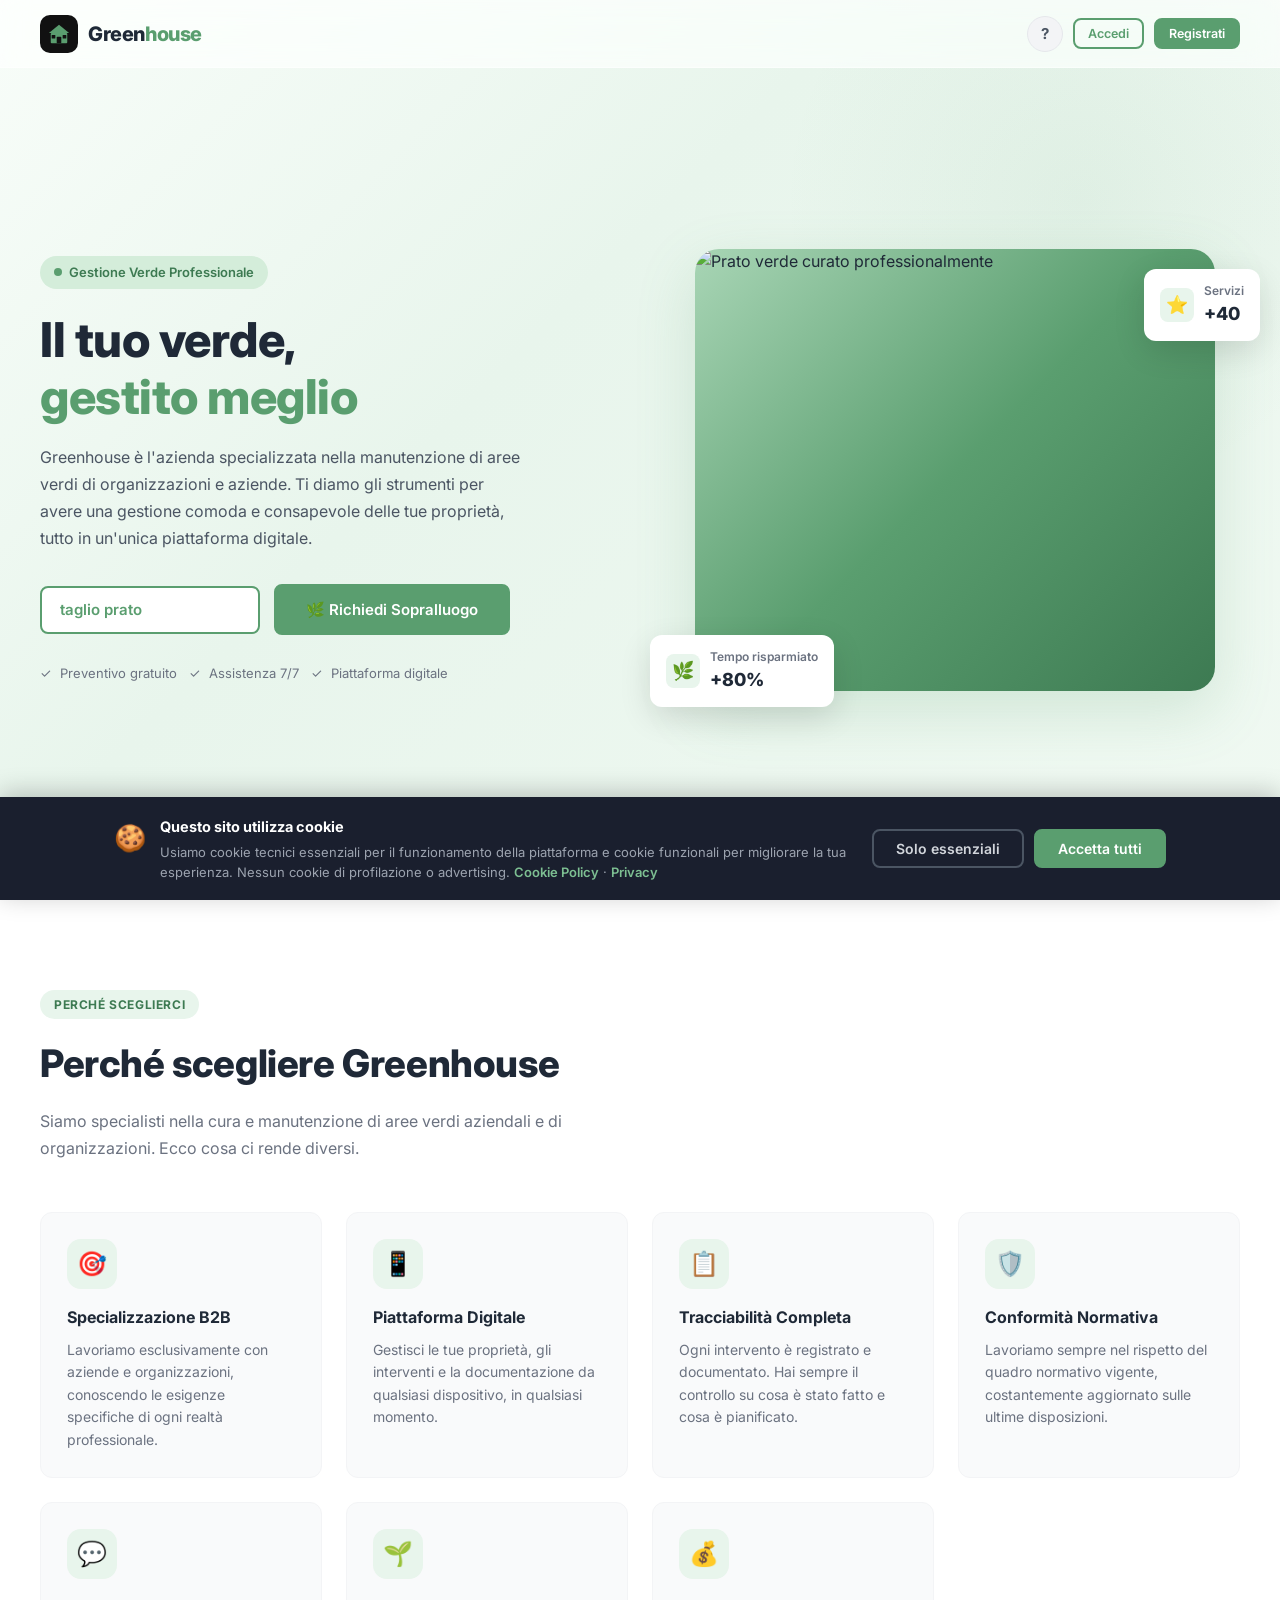
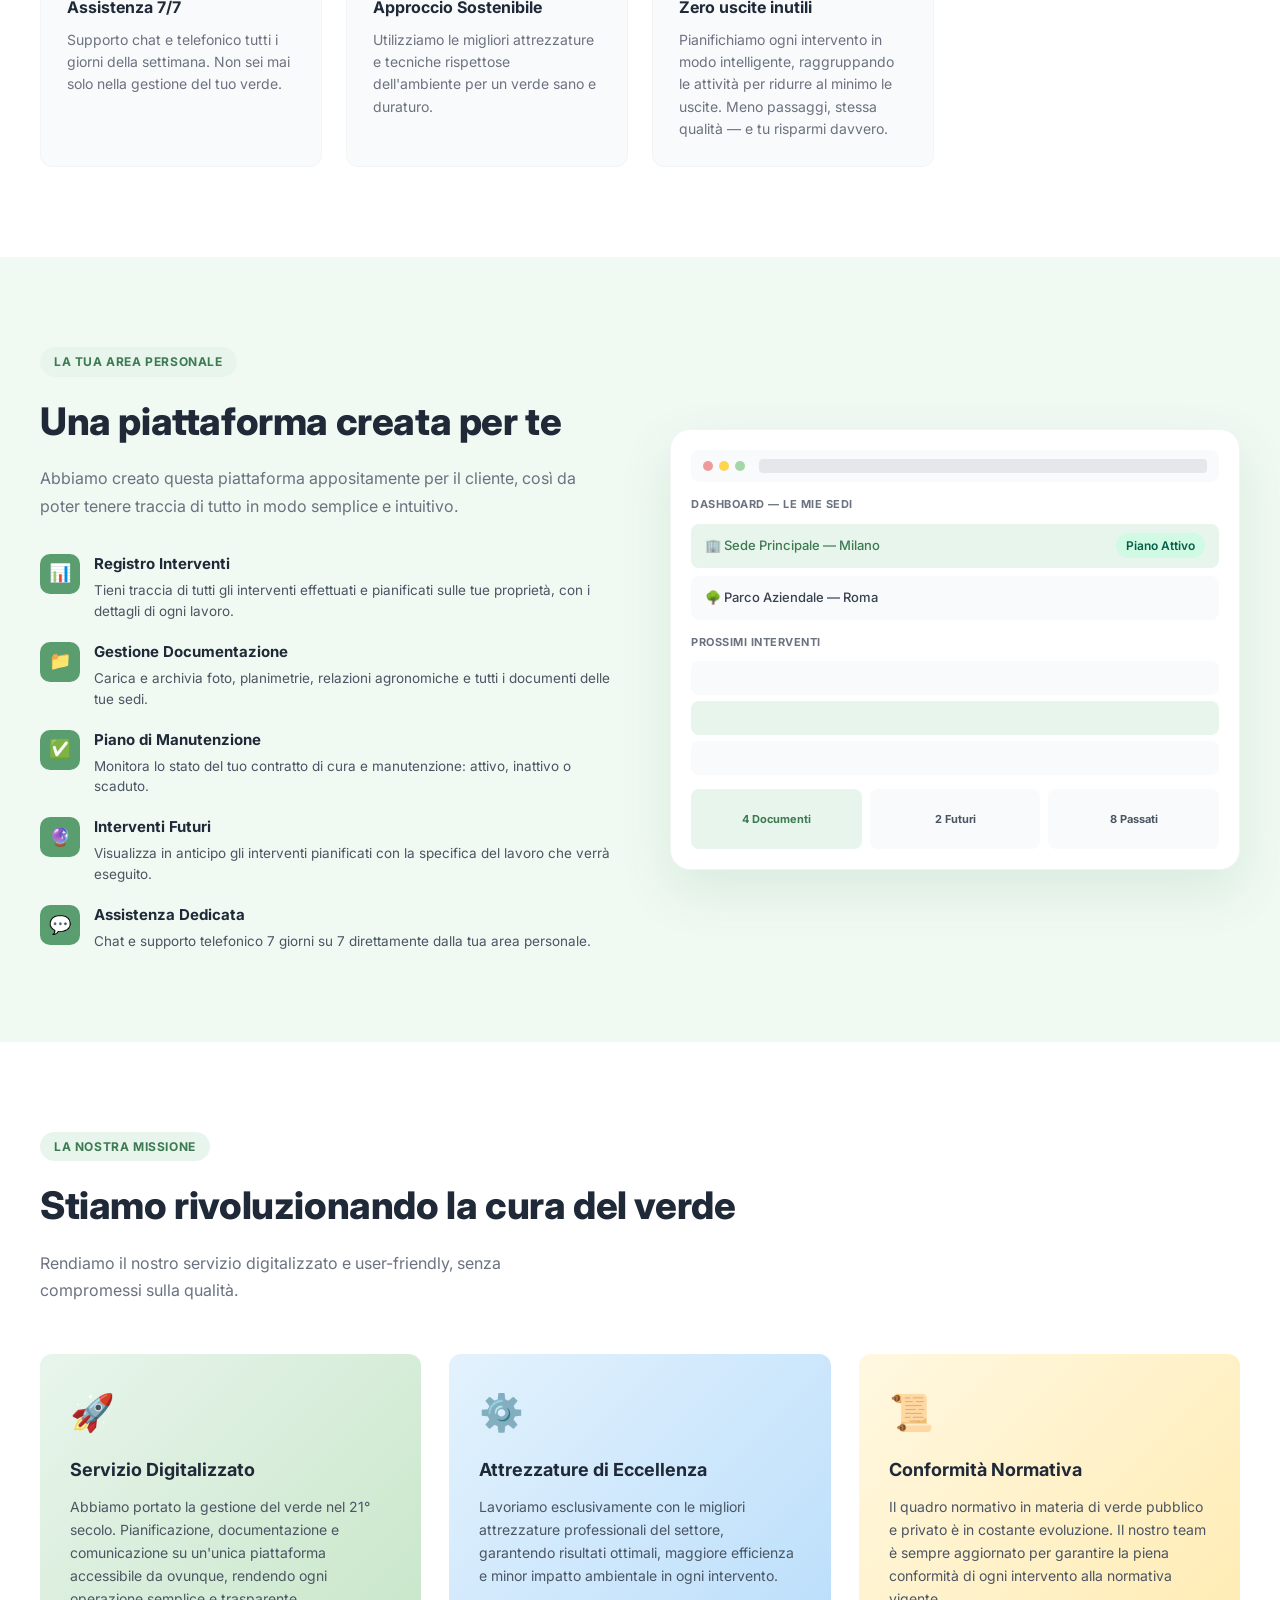
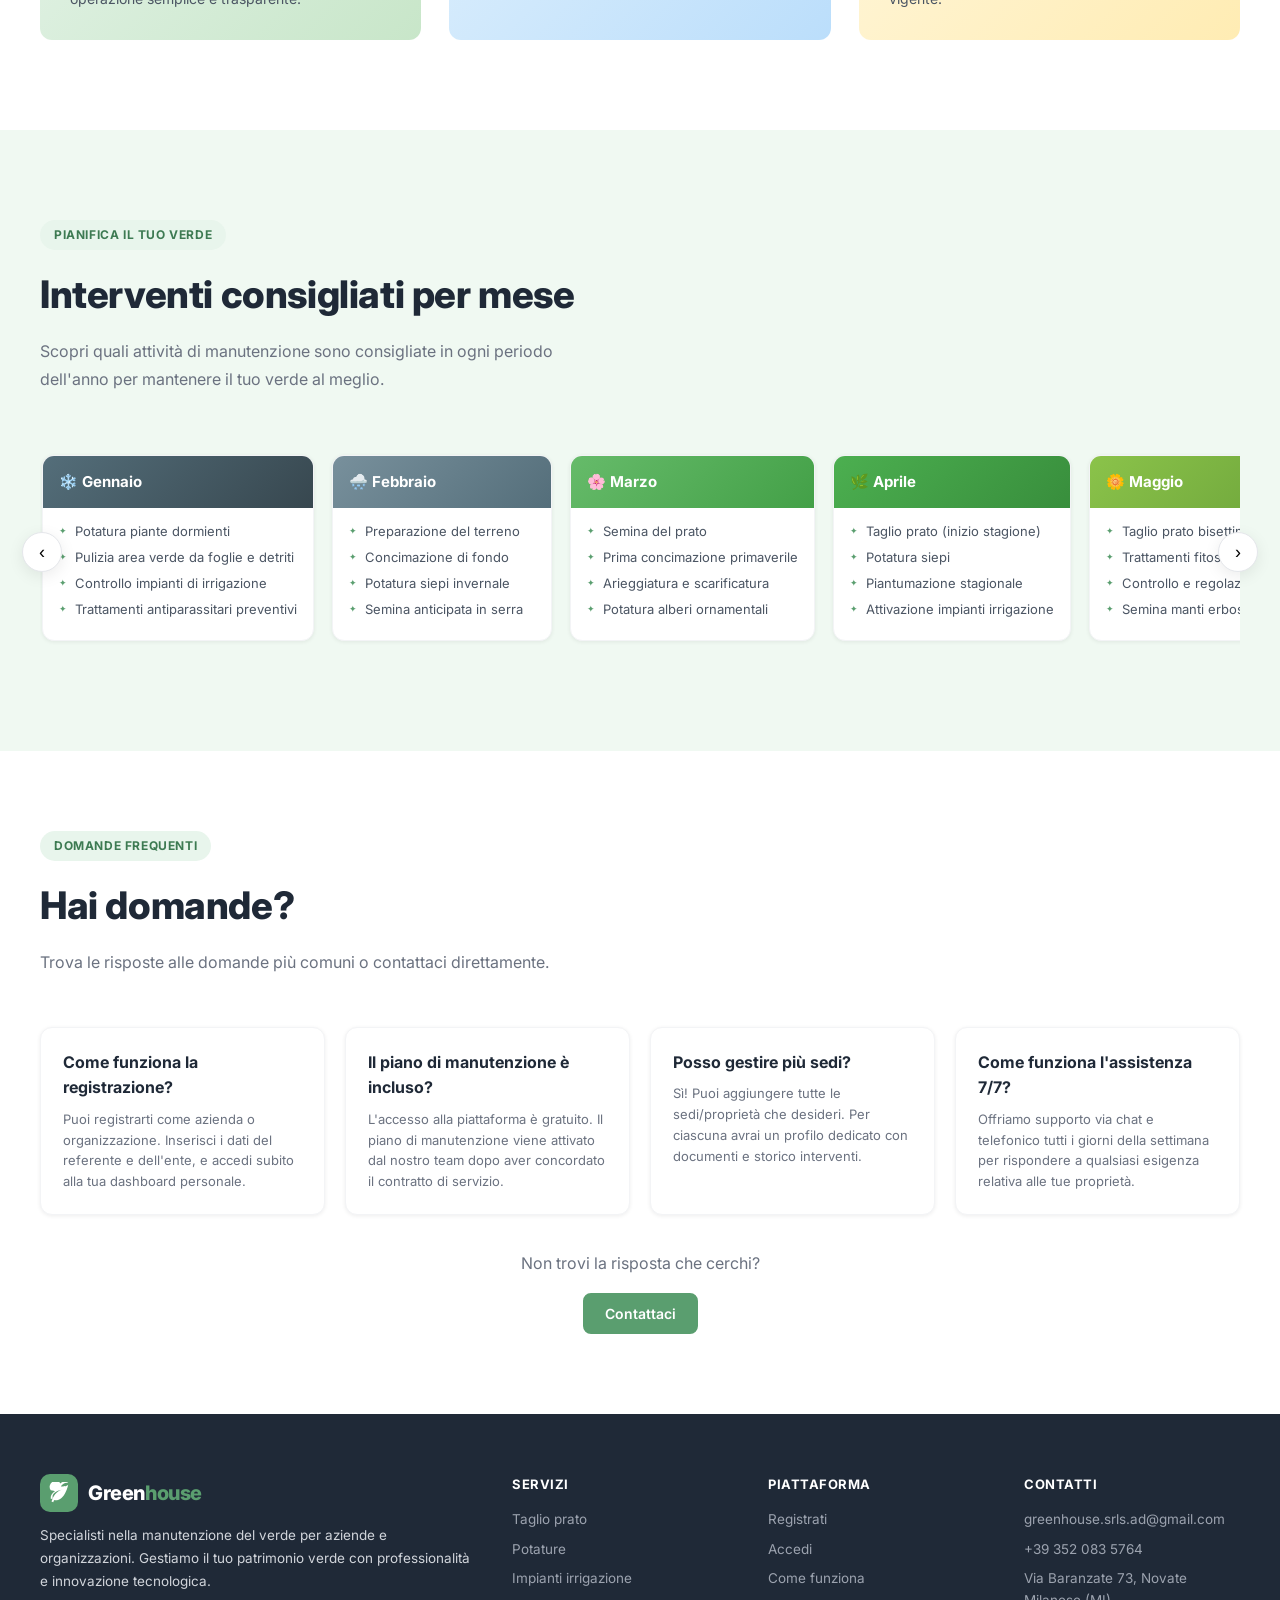
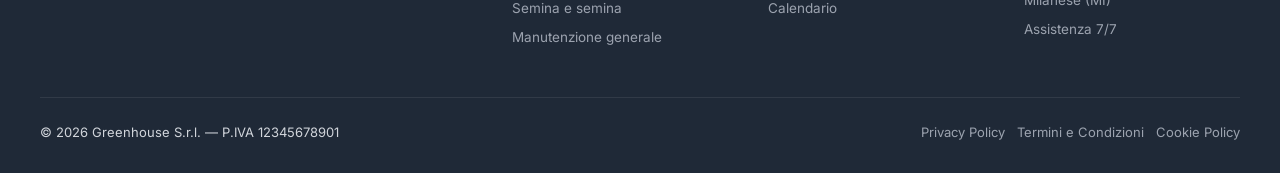
==== commit 54963729: "Add files via upload" ====
--- a/index.html
+++ b/index.html
@@ -9,15 +9,14 @@
   <meta name="description" content="Greenhouse offre servizi professionali di manutenzione del verde per aziende: taglio prato, potature, irrigazione, pulizia aree verdi. Gestisci tutto online e richiedi preventivi.">
   <meta name="robots" content="index, follow">
   <meta name="author" content="Greenhouse S.r.l.">
-  <!-- SOSTITUISCI https://www.greenhouse-verde.it con il tuo dominio reale -->
-  <link rel="canonical" href="https://www.greenhouse-verde.it/">
+  <link rel="canonical" href="https://www.greenhouse.green/">
 
   <!-- Open Graph (Facebook, LinkedIn, WhatsApp) -->
   <meta property="og:type" content="website">
   <meta property="og:title" content="Greenhouse — Manutenzione del Verde Professionale">
   <meta property="og:description" content="Servizi professionali di manutenzione del verde per aziende. Taglio prato, potature, irrigazione, gestione giardini. Preventivi e gestione interventi online.">
-  <meta property="og:url" content="https://www.greenhouse-verde.it/">
-  <meta property="og:image" content="https://www.greenhouse-verde.it/og-image.jpg">
+  <meta property="og:url" content="https://www.greenhouse.green/">
+  <meta property="og:image" content="https://www.greenhouse.green/og-image.jpg">
   <meta property="og:locale" content="it_IT">
   <meta property="og:site_name" content="Greenhouse">
 
@@ -25,7 +24,7 @@
   <meta name="twitter:card" content="summary_large_image">
   <meta name="twitter:title" content="Greenhouse — Manutenzione del Verde Professionale">
   <meta name="twitter:description" content="Servizi professionali di manutenzione del verde per aziende. Preventivi e gestione interventi online.">
-  <meta name="twitter:image" content="https://www.greenhouse-verde.it/og-image.jpg">
+  <meta name="twitter:image" content="https://www.greenhouse.green/og-image.jpg">
 
   <!-- Schema.org — LocalBusiness / LandscapeService -->
   <script type="application/ld+json">
@@ -34,14 +33,16 @@
     "@type": "LandscapeService",
     "name": "Greenhouse S.r.l.",
     "description": "Servizi professionali di manutenzione del verde: taglio prato, potature, impianti di irrigazione, pulizia aree verdi, semina e riqualificazione.",
-    "url": "https://www.greenhouse-verde.it",
-    "logo": "https://www.greenhouse-verde.it/favicon.svg",
-    "email": "info@greenhouse.it",
-    "telephone": "+39-02-1234567",
+    "url": "https://www.greenhouse.green",
+    "logo": "https://www.greenhouse.green/favicon.svg",
+    "email": "greenhouse.srls.ad@gmail.com",
+    "telephone": "+39-352-083-5764",
     "address": {
       "@type": "PostalAddress",
-      "streetAddress": "Via Verde 1",
-      "addressLocality": "Milano",
+      "streetAddress": "Via Baranzate 73",
+      "addressLocality": "Novate Milanese",
+      "postalCode": "20026",
+      "addressRegion": "MI",
       "addressCountry": "IT"
     },
     "openingHours": "Mo-Su 00:00-24:00",
@@ -482,9 +483,9 @@
       </div>
       <div class="footer-col">
         <h5>Contatti</h5>
-        <a href="#">info@greenhouse.it</a>
-        <a href="#">+39 02 1234567</a>
-        <a href="#">Via Verde 1, Milano</a>
+        <a href="mailto:greenhouse.srls.ad@gmail.com">greenhouse.srls.ad@gmail.com</a>
+        <a href="tel:+393520835764">+39 352 083 5764</a>
+        <a href="#">Via Baranzate 73, Novate Milanese (MI)</a>
         <a href="#">Assistenza 7/7</a>
       </div>
     </div>
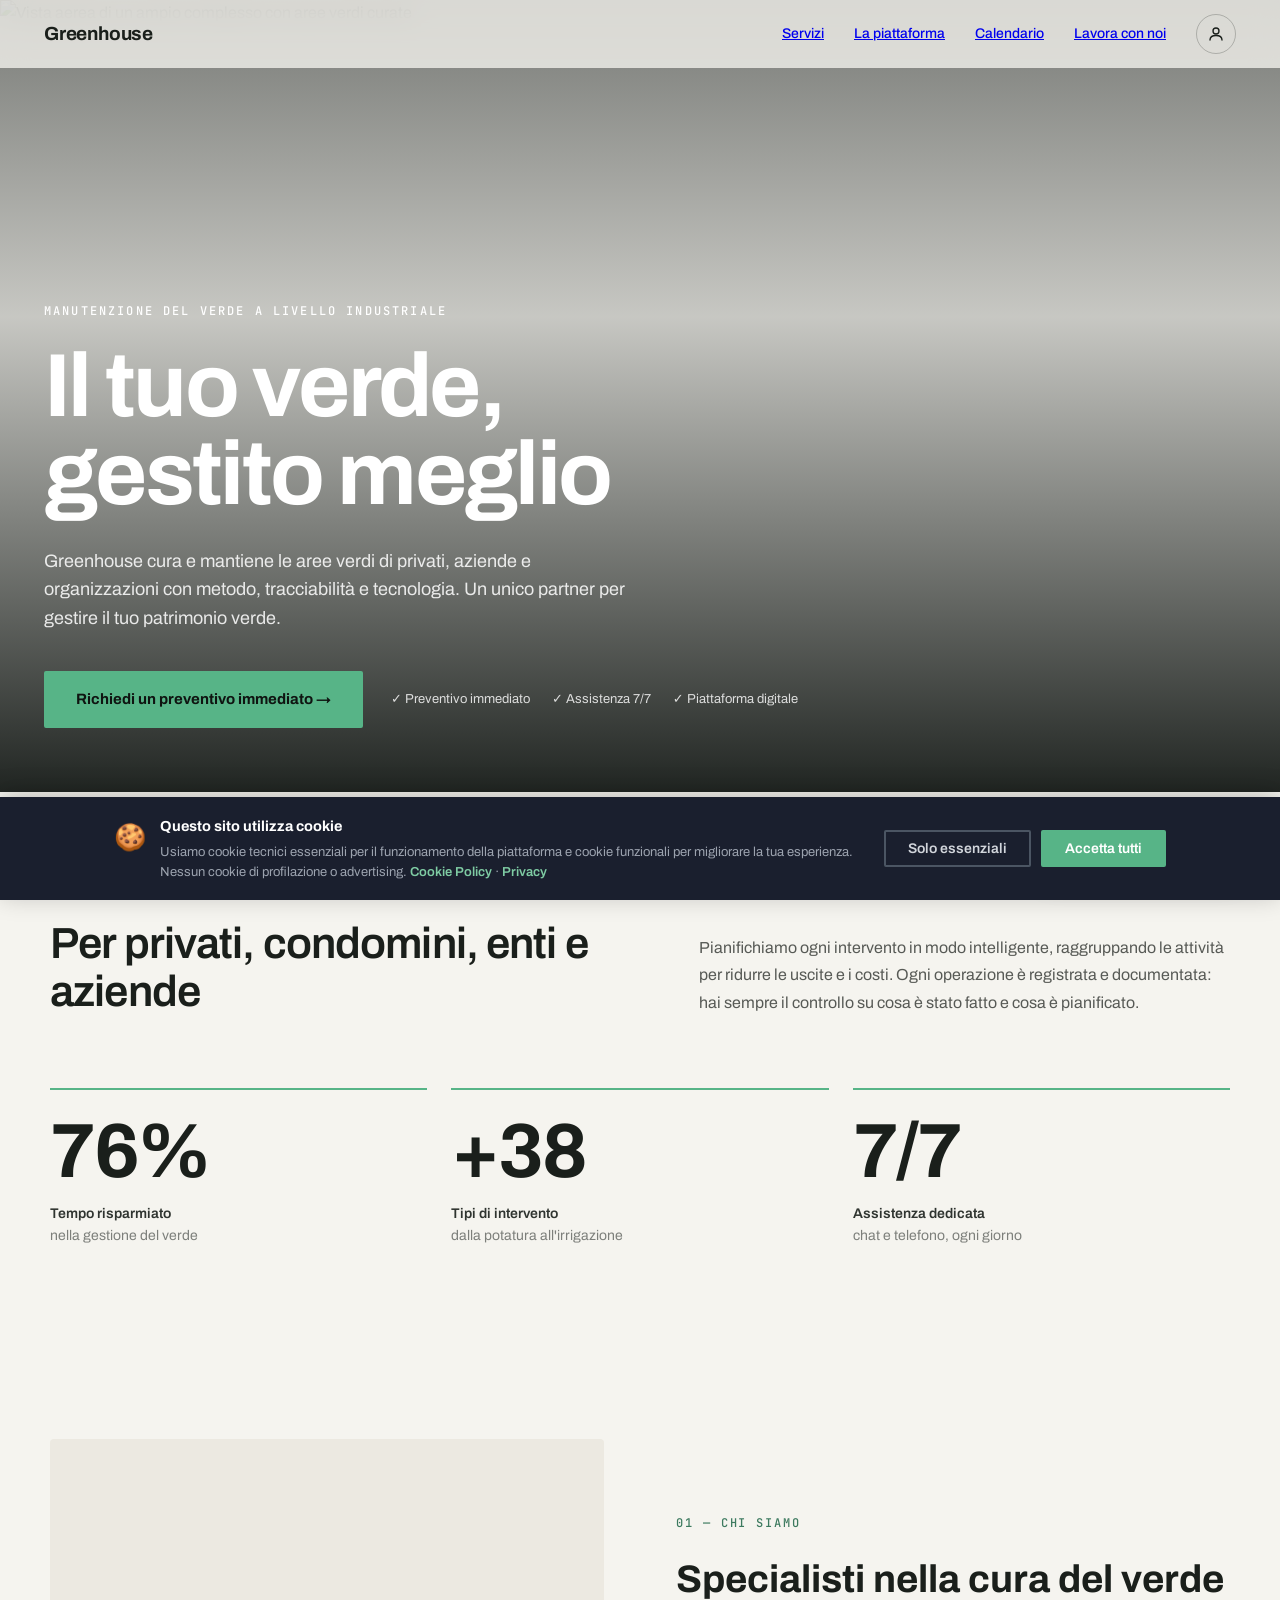
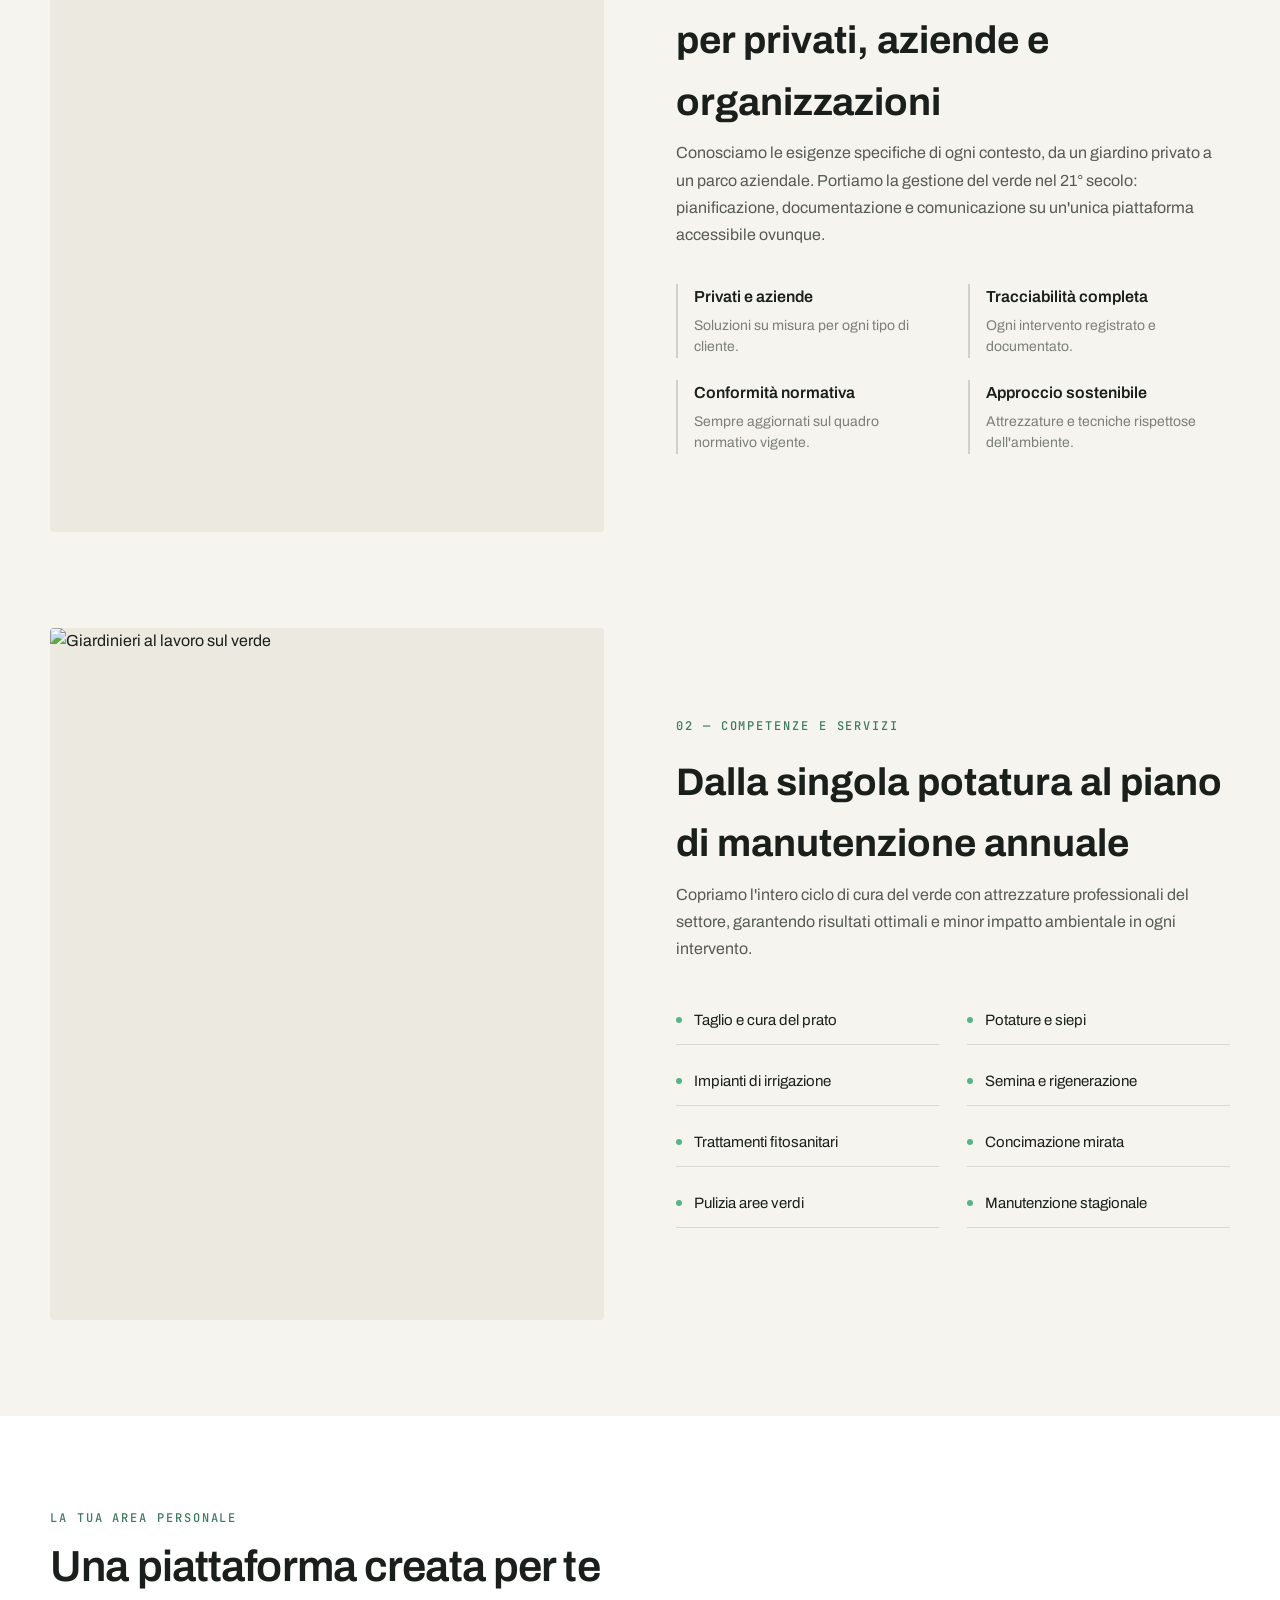
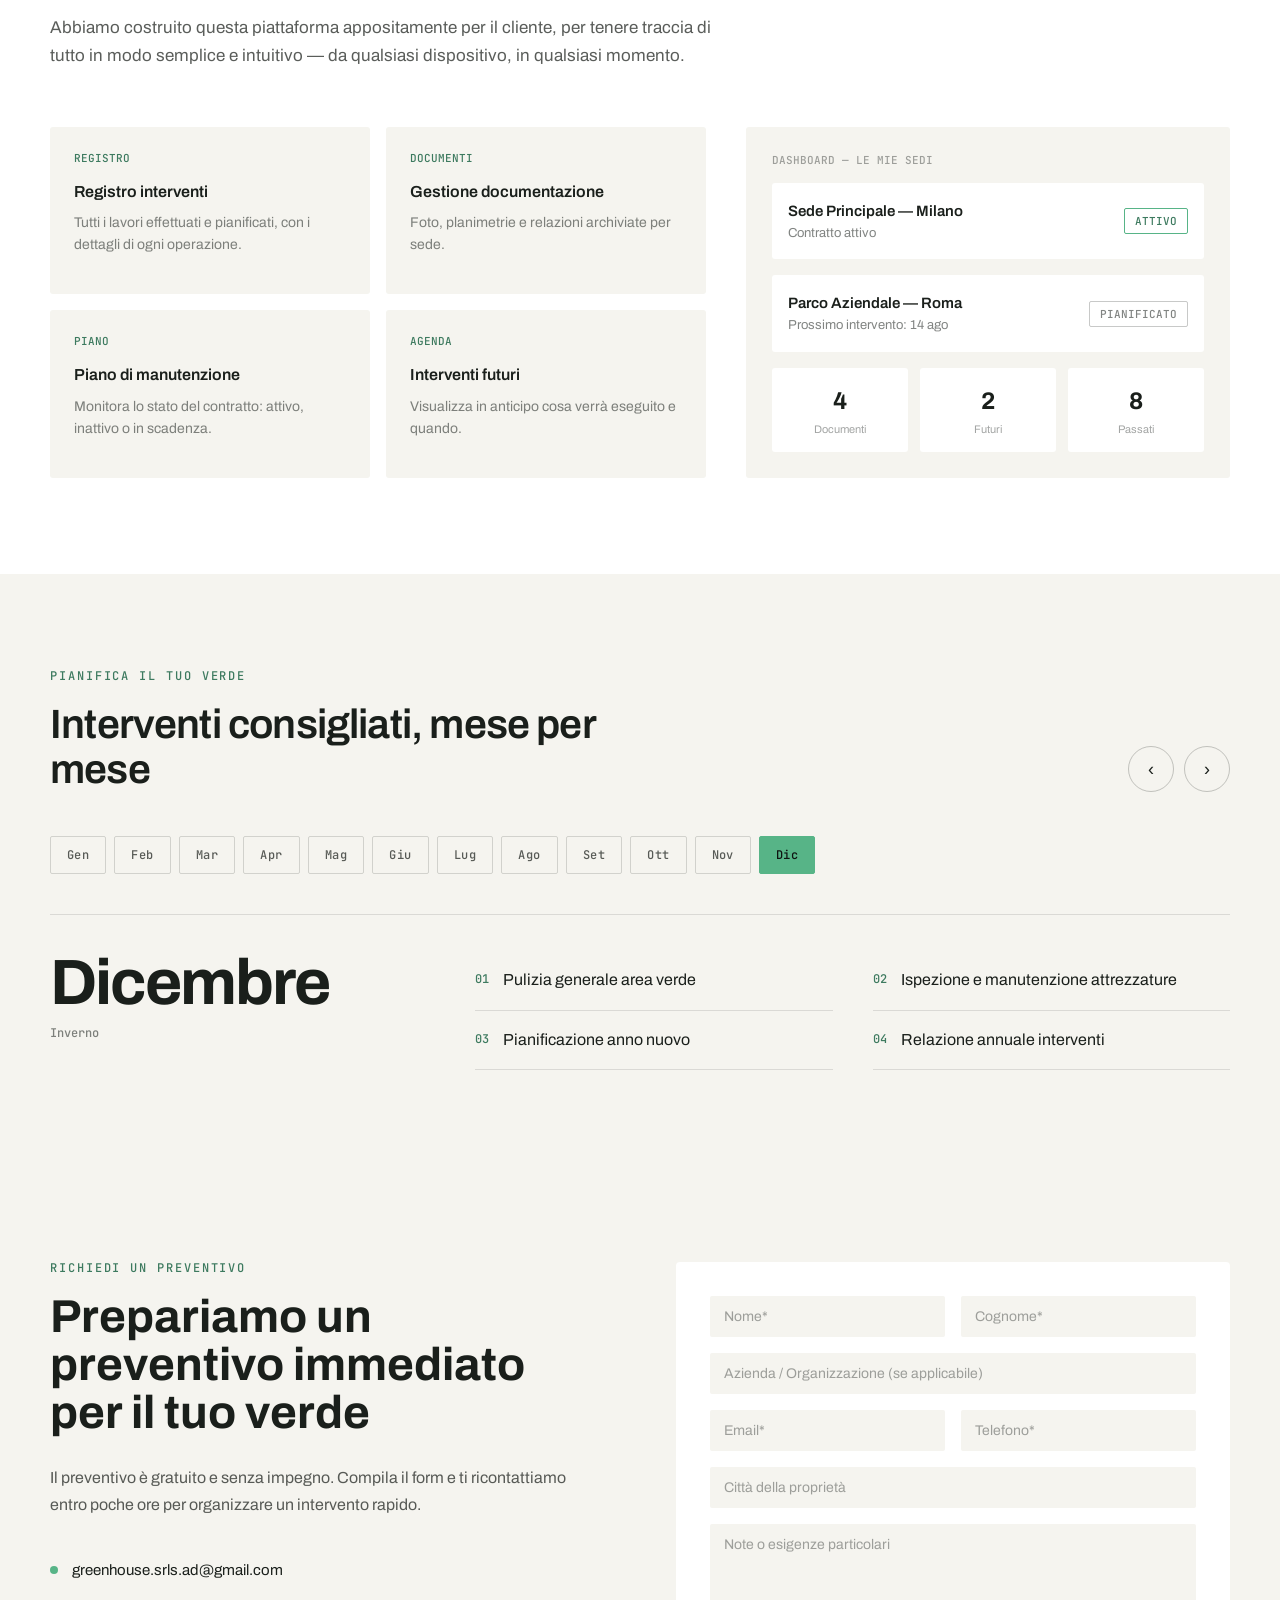
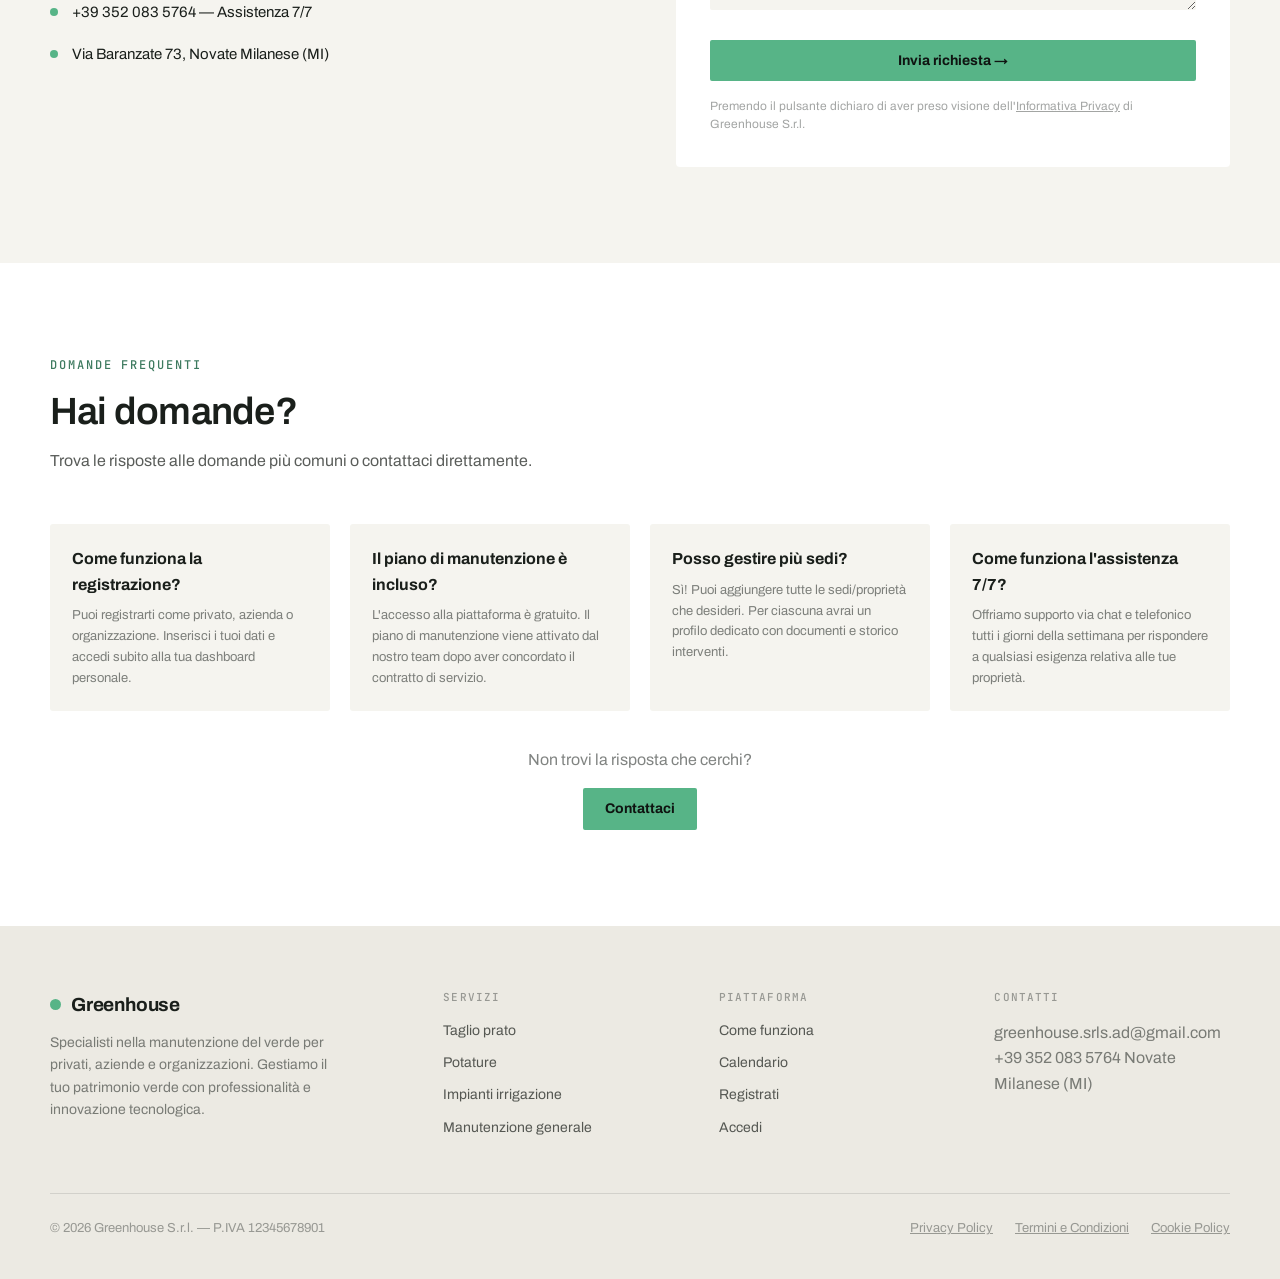
==== commit 4229f8fb: "Redesign pagine pubbliche: nuova identità visiva Greenhouse Applica il nuovo design (font Archivo + " ====
--- a/index.html
+++ b/index.html
@@ -74,366 +74,235 @@
 <!-- NAVBAR -->
 <nav class="navbar" id="navbar">
   <a href="index.html" class="nav-logo">
-    <div class="nav-logo-icon nav-logo-icon--dark">
-      <svg viewBox="0 0 24 24" fill="none" xmlns="http://www.w3.org/2000/svg">
-        <polygon points="12,2 1,11 23,11" fill="#5a9e6f"/>
-        <rect x="3" y="11" width="18" height="11" rx="1" fill="#5a9e6f"/>
-        <rect x="9.5" y="15" width="5" height="7" rx="0.8" fill="#111"/>
-        <rect x="4" y="13" width="4" height="4" rx="0.6" fill="#111"/>
-        <rect x="16" y="13" width="4" height="4" rx="0.6" fill="#111"/>
-      </svg>
-    </div>
-    <span class="nav-logo-text">Green<span>house</span></span>
+    <span class="nav-logo-text">Greenhouse</span>
   </a>
-  <div class="nav-actions">
-    <a href="#faq" class="nav-help" title="Aiuto &amp; FAQ">?</a>
-    <a href="login.html" class="btn btn-outline btn-sm">Accedi</a>
-    <a href="register.html" class="btn btn-primary btn-sm">Registrati</a>
+  <div class="nav-links">
+    <a href="#servizi">Servizi</a>
+    <a href="#piattaforma">La piattaforma</a>
+    <a href="#calendario">Calendario</a>
+    <a href="#lavora">Lavora con noi</a>
+    <a href="login.html" class="nav-icon-btn" title="Accedi / Registrati" aria-label="Accedi o registrati">
+      <svg width="18" height="18" viewBox="0 0 24 24" fill="none" stroke="currentColor" stroke-width="1.8" stroke-linecap="round" stroke-linejoin="round"><circle cx="12" cy="8" r="4"></circle><path d="M4 20c0-4 3.6-6 8-6s8 2 8 6"></path></svg>
+    </a>
   </div>
   <button class="nav-hamburger" id="nav-hamburger" onclick="toggleNavMenu()" aria-label="Menu">
     <span></span><span></span><span></span>
   </button>
 </nav>
 <div class="nav-mobile-menu" id="nav-mobile-menu">
-  <a href="#perche">Perché Greenhouse</a>
-  <a href="#piattaforma">La Piattaforma</a>
-  <a href="#faq">FAQ</a>
+  <a href="#servizi">Servizi</a>
+  <a href="#piattaforma">La piattaforma</a>
+  <a href="#calendario">Calendario</a>
+  <a href="#lavora">Lavora con noi</a>
   <a href="login.html" class="btn btn-outline btn-sm">Accedi</a>
   <a href="register.html" class="btn btn-primary btn-sm">Registrati</a>
 </div>
 
 <!-- HERO -->
-<section class="hero" id="hero">
-  <div class="hero-inner">
-    <div class="hero-text">
-      <div class="hero-badge"><span class="hero-badge-dot"></span>Gestione Verde Professionale</div>
-      <h1>Il tuo verde,<br><span>gestito meglio</span></h1>
-      <p class="hero-desc">
-        Greenhouse è l'azienda specializzata nella manutenzione di aree verdi di organizzazioni e aziende. Ti diamo gli strumenti per avere una gestione comoda e consapevole delle tue proprietà, tutto in un'unica piattaforma digitale.
-      </p>
-      <div class="hero-words-row">
-        <div class="hero-words-box">
-          <span class="hero-word fade-in" id="rotating-word">taglio prato</span>
-        </div>
-        <button class="btn btn-primary btn-lg" onclick="openSopralluogo()">
-          🌿 Richiedi Sopralluogo
-        </button>
-      </div>
-      <div class="flex gap-3 mt-3" style="flex-wrap:wrap">
-        <div class="flex items-center gap-2 text-sm text-muted"><span>✓</span> Preventivo gratuito</div>
-        <div class="flex items-center gap-2 text-sm text-muted"><span>✓</span> Assistenza 7/7</div>
-        <div class="flex items-center gap-2 text-sm text-muted"><span>✓</span> Piattaforma digitale</div>
-      </div>
-    </div>
-    <div class="hero-visual">
-      <div class="hero-img-wrap">
-        <img class="hero-illustration" src="https://images.unsplash.com/photo-1558904541-efa843a96f01?auto=format&fit=crop&w=1040&q=85" alt="Prato verde curato professionalmente" loading="eager">
-      </div>
-      <div class="hero-card hero-card-1">
-        <div class="hero-card-icon">🌿</div>
-        <div>
-          <div style="font-size:12px;color:var(--g500)">Tempo risparmiato</div>
-          <div style="font-size:18px;font-weight:800">+80%</div>
-        </div>
-      </div>
-      <div class="hero-card hero-card-2">
-        <div class="hero-card-icon">⭐</div>
-        <div>
-          <div style="font-size:12px;color:var(--g500)">Servizi</div>
-          <div style="font-size:18px;font-weight:800">+40</div>
-        </div>
-      </div>
-    </div>
-  </div>
-</section>
-
-<!-- WHY GREENHOUSE -->
-<section class="why-section" id="perche">
-  <div class="section-inner">
-    <div class="section-tag">Perché sceglierci</div>
-    <h2 class="section-title">Perché scegliere Greenhouse</h2>
-    <p class="section-sub">Siamo specialisti nella cura e manutenzione di aree verdi aziendali e di organizzazioni. Ecco cosa ci rende diversi.</p>
-    <div class="why-grid">
-      <div class="why-card">
-        <div class="why-icon">🎯</div>
-        <h3>Specializzazione B2B</h3>
-        <p>Lavoriamo esclusivamente con aziende e organizzazioni, conoscendo le esigenze specifiche di ogni realtà professionale.</p>
-      </div>
-      <div class="why-card">
-        <div class="why-icon">📱</div>
-        <h3>Piattaforma Digitale</h3>
-        <p>Gestisci le tue proprietà, gli interventi e la documentazione da qualsiasi dispositivo, in qualsiasi momento.</p>
-      </div>
-      <div class="why-card">
-        <div class="why-icon">📋</div>
-        <h3>Tracciabilità Completa</h3>
-        <p>Ogni intervento è registrato e documentato. Hai sempre il controllo su cosa è stato fatto e cosa è pianificato.</p>
-      </div>
-      <div class="why-card">
-        <div class="why-icon">🛡️</div>
-        <h3>Conformità Normativa</h3>
-        <p>Lavoriamo sempre nel rispetto del quadro normativo vigente, costantemente aggiornato sulle ultime disposizioni.</p>
-      </div>
-      <div class="why-card">
-        <div class="why-icon">💬</div>
-        <h3>Assistenza 7/7</h3>
-        <p>Supporto chat e telefonico tutti i giorni della settimana. Non sei mai solo nella gestione del tuo verde.</p>
-      </div>
-      <div class="why-card">
-        <div class="why-icon">🌱</div>
-        <h3>Approccio Sostenibile</h3>
-        <p>Utilizziamo le migliori attrezzature e tecniche rispettose dell'ambiente per un verde sano e duraturo.</p>
-      </div>
-      <div class="why-card">
-        <div class="why-icon">💰</div>
-        <h3>Zero uscite inutili</h3>
-        <p>Pianifichiamo ogni intervento in modo intelligente, raggruppando le attività per ridurre al minimo le uscite. Meno passaggi, stessa qualità — e tu risparmi davvero.</p>
-      </div>
-    </div>
-  </div>
-</section>
-
-<!-- PLATFORM SECTION -->
-<section class="platform-section" id="piattaforma">
-  <div class="section-inner">
-    <div class="platform-inner">
+<section class="gh-hero" id="hero">
+  <img class="gh-hero-bg" src="https://images.unsplash.com/photo-1510758588288-aa8cf9445f5b?fm=jpg&q=80&w=2400&auto=format&fit=crop" alt="Vista aerea di un ampio complesso con aree verdi curate" loading="eager">
+  <div class="gh-hero-overlay"></div>
+  <div class="gh-hero-content">
+    <div class="gh-hero-eyebrow">Manutenzione del verde a livello industriale</div>
+    <h1>Il tuo verde,<br>gestito meglio</h1>
+    <p>Greenhouse cura e mantiene le aree verdi di privati, aziende e organizzazioni con metodo, tracciabilità e tecnologia. Un unico partner per gestire il tuo patrimonio verde.</p>
+    <div class="gh-hero-actions">
+      <a href="#lavora" class="btn btn-primary btn-lg">Richiedi un preventivo immediato →</a>
+      <div class="gh-trust-ticks">
+        <span>✓ Preventivo immediato</span><span>✓ Assistenza 7/7</span><span>✓ Piattaforma digitale</span>
+      </div>
+    </div>
+  </div>
+</section>
+
+<!-- STATS BAND -->
+<section class="gh-section gh-reveal" data-stats>
+  <div class="gh-container gh-stats-head">
+    <div>
+      <div class="gh-eyebrow">Un servizio essenziale, gestito con metodo</div>
+      <h2 class="gh-h2">Per privati, condomini, enti e aziende</h2>
+    </div>
+    <p class="gh-lead">Pianifichiamo ogni intervento in modo intelligente, raggruppando le attività per ridurre le uscite e i costi. Ogni operazione è registrata e documentata: hai sempre il controllo su cosa è stato fatto e cosa è pianificato.</p>
+  </div>
+  <div class="gh-stats-grid">
+    <div class="gh-stat">
+      <div class="gh-stat-value" id="stat-0">0%</div>
+      <div class="gh-stat-label">Tempo risparmiato</div>
+      <div class="gh-stat-sub">nella gestione del verde</div>
+    </div>
+    <div class="gh-stat">
+      <div class="gh-stat-value" id="stat-1">+0</div>
+      <div class="gh-stat-label">Tipi di intervento</div>
+      <div class="gh-stat-sub">dalla potatura all'irrigazione</div>
+    </div>
+    <div class="gh-stat">
+      <div class="gh-stat-value" id="stat-2">0/7</div>
+      <div class="gh-stat-label">Assistenza dedicata</div>
+      <div class="gh-stat-sub">chat e telefono, ogni giorno</div>
+    </div>
+  </div>
+</section>
+
+<!-- CHI SIAMO -->
+<section id="chisiamo" class="gh-section gh-reveal">
+  <div class="gh-container gh-split">
+    <div class="gh-split-media">
+      <video autoplay muted loop playsinline preload="auto" poster="https://images.pexels.com/videos/26712807/drone-motion-blur-natures-26712807.jpeg?auto=compress&cs=tinysrgb&h=900&fit=crop&w=720">
+        <source src="https://videos.pexels.com/video-files/26712807/11991858_1920_1080_50fps.mp4" type="video/mp4">
+      </video>
+    </div>
+    <div class="gh-split-text">
+      <div class="gh-eyebrow">01 — Chi siamo</div>
+      <h2>Specialisti nella cura del verde per privati, aziende e organizzazioni</h2>
+      <p class="gh-lead">Conosciamo le esigenze specifiche di ogni contesto, da un giardino privato a un parco aziendale. Portiamo la gestione del verde nel 21° secolo: pianificazione, documentazione e comunicazione su un'unica piattaforma accessibile ovunque.</p>
+      <div class="gh-feature-grid">
+        <div class="gh-feature"><div class="gh-feature-title">Privati e aziende</div><div class="gh-feature-desc">Soluzioni su misura per ogni tipo di cliente.</div></div>
+        <div class="gh-feature"><div class="gh-feature-title">Tracciabilità completa</div><div class="gh-feature-desc">Ogni intervento registrato e documentato.</div></div>
+        <div class="gh-feature"><div class="gh-feature-title">Conformità normativa</div><div class="gh-feature-desc">Sempre aggiornati sul quadro normativo vigente.</div></div>
+        <div class="gh-feature"><div class="gh-feature-title">Approccio sostenibile</div><div class="gh-feature-desc">Attrezzature e tecniche rispettose dell'ambiente.</div></div>
+      </div>
+    </div>
+  </div>
+</section>
+
+<!-- SERVIZI -->
+<section id="servizi" class="gh-section gh-reveal" style="padding-top:0">
+  <div class="gh-container gh-split gh-split-reverse">
+    <div class="gh-split-text">
+      <div class="gh-eyebrow">02 — Competenze e servizi</div>
+      <h2>Dalla singola potatura al piano di manutenzione annuale</h2>
+      <p class="gh-lead">Copriamo l'intero ciclo di cura del verde con attrezzature professionali del settore, garantendo risultati ottimali e minor impatto ambientale in ogni intervento.</p>
+      <div class="gh-service-list">
+        <div class="gh-service-item"><span class="gh-service-dot"></span>Taglio e cura del prato</div>
+        <div class="gh-service-item"><span class="gh-service-dot"></span>Potature e siepi</div>
+        <div class="gh-service-item"><span class="gh-service-dot"></span>Impianti di irrigazione</div>
+        <div class="gh-service-item"><span class="gh-service-dot"></span>Semina e rigenerazione</div>
+        <div class="gh-service-item"><span class="gh-service-dot"></span>Trattamenti fitosanitari</div>
+        <div class="gh-service-item"><span class="gh-service-dot"></span>Concimazione mirata</div>
+        <div class="gh-service-item"><span class="gh-service-dot"></span>Pulizia aree verdi</div>
+        <div class="gh-service-item"><span class="gh-service-dot"></span>Manutenzione stagionale</div>
+      </div>
+    </div>
+    <div class="gh-split-media">
+      <img src="https://images.unsplash.com/photo-1558904541-efa843a96f01?auto=format&fit=crop&w=1200&q=80" alt="Giardinieri al lavoro sul verde">
+    </div>
+  </div>
+</section>
+
+<!-- PIATTAFORMA -->
+<section id="piattaforma" class="gh-section gh-section-white gh-reveal">
+  <div class="gh-container">
+    <div class="gh-platform-intro">
+      <div class="gh-eyebrow">La tua area personale</div>
+      <h2 class="gh-h2">Una piattaforma creata per te</h2>
+      <p>Abbiamo costruito questa piattaforma appositamente per il cliente, per tenere traccia di tutto in modo semplice e intuitivo — da qualsiasi dispositivo, in qualsiasi momento.</p>
+    </div>
+    <div class="gh-platform-grid">
+      <div class="gh-platform-cards">
+        <div class="gh-platform-card"><div class="gh-platform-tag">REGISTRO</div><div class="gh-platform-title">Registro interventi</div><div class="gh-platform-desc">Tutti i lavori effettuati e pianificati, con i dettagli di ogni operazione.</div></div>
+        <div class="gh-platform-card"><div class="gh-platform-tag">DOCUMENTI</div><div class="gh-platform-title">Gestione documentazione</div><div class="gh-platform-desc">Foto, planimetrie e relazioni archiviate per sede.</div></div>
+        <div class="gh-platform-card"><div class="gh-platform-tag">PIANO</div><div class="gh-platform-title">Piano di manutenzione</div><div class="gh-platform-desc">Monitora lo stato del contratto: attivo, inattivo o in scadenza.</div></div>
+        <div class="gh-platform-card"><div class="gh-platform-tag">AGENDA</div><div class="gh-platform-title">Interventi futuri</div><div class="gh-platform-desc">Visualizza in anticipo cosa verrà eseguito e quando.</div></div>
+      </div>
+      <div class="gh-dash-mock">
+        <div class="gh-dash-mock-label"><span>DASHBOARD — LE MIE SEDI</span></div>
+        <div class="gh-dash-row">
+          <div><div class="gh-dash-row-title">Sede Principale — Milano</div><div class="gh-dash-row-sub">Contratto attivo</div></div>
+          <span class="gh-dash-badge gh-dash-badge-active">ATTIVO</span>
+        </div>
+        <div class="gh-dash-row">
+          <div><div class="gh-dash-row-title">Parco Aziendale — Roma</div><div class="gh-dash-row-sub">Prossimo intervento: 14 ago</div></div>
+          <span class="gh-dash-badge gh-dash-badge-planned">PIANIFICATO</span>
+        </div>
+        <div class="gh-dash-stats">
+          <div class="gh-dash-stat"><div class="gh-dash-stat-num">4</div><div class="gh-dash-stat-lbl">Documenti</div></div>
+          <div class="gh-dash-stat"><div class="gh-dash-stat-num">2</div><div class="gh-dash-stat-lbl">Futuri</div></div>
+          <div class="gh-dash-stat"><div class="gh-dash-stat-num">8</div><div class="gh-dash-stat-lbl">Passati</div></div>
+        </div>
+      </div>
+    </div>
+  </div>
+</section>
+
+<!-- CALENDARIO -->
+<section id="calendario" class="gh-section gh-reveal">
+  <div class="gh-container">
+    <div class="gh-cal-head">
+      <div class="gh-cal-head-text">
+        <div class="gh-eyebrow">Pianifica il tuo verde</div>
+        <h2 class="gh-h2">Interventi consigliati, mese per mese</h2>
+      </div>
+      <div class="gh-cal-arrows">
+        <button class="gh-cal-arrow" id="cal-prev" aria-label="Mese precedente">‹</button>
+        <button class="gh-cal-arrow" id="cal-next" aria-label="Mese successivo">›</button>
+      </div>
+    </div>
+    <div class="gh-cal-tabs" id="cal-tabs"></div>
+    <div class="gh-cal-detail">
       <div>
-        <div class="section-tag">La tua area personale</div>
-        <h2 class="section-title">Una piattaforma creata per te</h2>
-        <p class="section-sub" style="margin-bottom:32px">Abbiamo creato questa piattaforma appositamente per il cliente, così da poter tenere traccia di tutto in modo semplice e intuitivo.</p>
-        <div class="platform-features">
-          <div class="platform-feat">
-            <div class="platform-feat-icon">📊</div>
-            <div class="platform-feat-text">
-              <h4>Registro Interventi</h4>
-              <p>Tieni traccia di tutti gli interventi effettuati e pianificati sulle tue proprietà, con i dettagli di ogni lavoro.</p>
-            </div>
-          </div>
-          <div class="platform-feat">
-            <div class="platform-feat-icon">📁</div>
-            <div class="platform-feat-text">
-              <h4>Gestione Documentazione</h4>
-              <p>Carica e archivia foto, planimetrie, relazioni agronomiche e tutti i documenti delle tue sedi.</p>
-            </div>
-          </div>
-          <div class="platform-feat">
-            <div class="platform-feat-icon">✅</div>
-            <div class="platform-feat-text">
-              <h4>Piano di Manutenzione</h4>
-              <p>Monitora lo stato del tuo contratto di cura e manutenzione: attivo, inattivo o scaduto.</p>
-            </div>
-          </div>
-          <div class="platform-feat">
-            <div class="platform-feat-icon">🔮</div>
-            <div class="platform-feat-text">
-              <h4>Interventi Futuri</h4>
-              <p>Visualizza in anticipo gli interventi pianificati con la specifica del lavoro che verrà eseguito.</p>
-            </div>
-          </div>
-          <div class="platform-feat">
-            <div class="platform-feat-icon">💬</div>
-            <div class="platform-feat-text">
-              <h4>Assistenza Dedicata</h4>
-              <p>Chat e supporto telefonico 7 giorni su 7 direttamente dalla tua area personale.</p>
-            </div>
-          </div>
-        </div>
-      </div>
-      <div class="platform-mockup">
-        <div class="mockup-bar">
-          <div class="mockup-dot" style="background:#ef9a9a"></div>
-          <div class="mockup-dot" style="background:#ffd54f"></div>
-          <div class="mockup-dot" style="background:#a5d6a7"></div>
-          <div style="flex:1;background:var(--g200);height:14px;border-radius:4px;margin-left:8px"></div>
-        </div>
-        <div style="font-size:11px;font-weight:700;color:var(--g500);text-transform:uppercase;letter-spacing:.5px;margin-bottom:10px">Dashboard — Le mie sedi</div>
-        <div class="mockup-row">🏢 Sede Principale — Milano <span class="badge badge-success" style="margin-left:auto">Piano Attivo</span></div>
-        <div class="mockup-row" style="background:var(--g50);color:var(--g700)">🌳 Parco Aziendale — Roma</div>
-        <div style="font-size:11px;font-weight:700;color:var(--g500);text-transform:uppercase;letter-spacing:.5px;margin:14px 0 10px">Prossimi Interventi</div>
-        <div class="mockup-row-sm"></div>
-        <div class="mockup-row-sm" style="background:var(--primary-pale)"></div>
-        <div class="mockup-row-sm"></div>
-        <div style="margin-top:14px;display:flex;gap:8px">
-          <div style="flex:1;height:60px;background:var(--primary-pale);border-radius:8px;display:flex;align-items:center;justify-content:center;font-size:11px;font-weight:700;color:var(--primary-d)">4 Documenti</div>
-          <div style="flex:1;height:60px;background:var(--g50);border-radius:8px;display:flex;align-items:center;justify-content:center;font-size:11px;font-weight:700;color:var(--g600)">2 Futuri</div>
-          <div style="flex:1;height:60px;background:var(--g50);border-radius:8px;display:flex;align-items:center;justify-content:center;font-size:11px;font-weight:700;color:var(--g600)">8 Passati</div>
-        </div>
-      </div>
-    </div>
-  </div>
-</section>
-
-<!-- INNOVATION SECTION -->
-<section class="innovation-section" id="innovazione">
-  <div class="section-inner">
-    <div class="section-tag">La nostra missione</div>
-    <h2 class="section-title">Stiamo rivoluzionando la cura del verde</h2>
-    <p class="section-sub">Rendiamo il nostro servizio digitalizzato e user-friendly, senza compromessi sulla qualità.</p>
-    <div class="innovation-grid">
-      <div class="innov-card innov-card-1">
-        <div class="innov-icon">🚀</div>
-        <h3>Servizio Digitalizzato</h3>
-        <p>Abbiamo portato la gestione del verde nel 21° secolo. Pianificazione, documentazione e comunicazione su un'unica piattaforma accessibile da ovunque, rendendo ogni operazione semplice e trasparente.</p>
-      </div>
-      <div class="innov-card innov-card-2">
-        <div class="innov-icon">⚙️</div>
-        <h3>Attrezzature di Eccellenza</h3>
-        <p>Lavoriamo esclusivamente con le migliori attrezzature professionali del settore, garantendo risultati ottimali, maggiore efficienza e minor impatto ambientale in ogni intervento.</p>
-      </div>
-      <div class="innov-card innov-card-3">
-        <div class="innov-icon">📜</div>
-        <h3>Conformità Normativa</h3>
-        <p>Il quadro normativo in materia di verde pubblico e privato è in costante evoluzione. Il nostro team è sempre aggiornato per garantire la piena conformità di ogni intervento alla normativa vigente.</p>
-      </div>
-    </div>
-  </div>
-</section>
-
-<!-- MONTHLY CALENDAR -->
-<section class="calendar-section" id="calendario">
-  <div class="section-inner">
-    <div class="section-tag">Pianifica il tuo verde</div>
-    <h2 class="section-title">Interventi consigliati per mese</h2>
-    <p class="section-sub">Scopri quali attività di manutenzione sono consigliate in ogni periodo dell'anno per mantenere il tuo verde al meglio.</p>
-    <div class="calendar-scroll-wrap">
-      <button class="scroll-btn scroll-btn-left" id="cal-prev">‹</button>
-      <div class="calendar-scroll">
-        <!-- Jan -->
-        <div class="month-card">
-          <div class="month-header" style="background:linear-gradient(135deg,#546e7a,#37474f)">❄️ Gennaio</div>
-          <div class="month-body">
-            <div class="month-item">Potatura piante dormienti</div>
-            <div class="month-item">Pulizia area verde da foglie e detriti</div>
-            <div class="month-item">Controllo impianti di irrigazione</div>
-            <div class="month-item">Trattamenti antiparassitari preventivi</div>
-          </div>
-        </div>
-        <!-- Feb -->
-        <div class="month-card">
-          <div class="month-header" style="background:linear-gradient(135deg,#78909c,#546e7a)">🌨️ Febbraio</div>
-          <div class="month-body">
-            <div class="month-item">Preparazione del terreno</div>
-            <div class="month-item">Concimazione di fondo</div>
-            <div class="month-item">Potatura siepi invernale</div>
-            <div class="month-item">Semina anticipata in serra</div>
-          </div>
-        </div>
-        <!-- Mar -->
-        <div class="month-card">
-          <div class="month-header" style="background:linear-gradient(135deg,#66bb6a,#43a047)">🌸 Marzo</div>
-          <div class="month-body">
-            <div class="month-item">Semina del prato</div>
-            <div class="month-item">Prima concimazione primaverile</div>
-            <div class="month-item">Arieggiatura e scarificatura</div>
-            <div class="month-item">Potatura alberi ornamentali</div>
-          </div>
-        </div>
-        <!-- Apr -->
-        <div class="month-card">
-          <div class="month-header" style="background:linear-gradient(135deg,#4caf50,#388e3c)">🌿 Aprile</div>
-          <div class="month-body">
-            <div class="month-item">Taglio prato (inizio stagione)</div>
-            <div class="month-item">Potatura siepi</div>
-            <div class="month-item">Piantumazione stagionale</div>
-            <div class="month-item">Attivazione impianti irrigazione</div>
-          </div>
-        </div>
-        <!-- May -->
-        <div class="month-card">
-          <div class="month-header" style="background:linear-gradient(135deg,#8bc34a,#689f38)">🌼 Maggio</div>
-          <div class="month-body">
-            <div class="month-item">Taglio prato bisettimanale</div>
-            <div class="month-item">Trattamenti fitosanitari</div>
-            <div class="month-item">Controllo e regolazione irrigazione</div>
-            <div class="month-item">Semina manti erbosi</div>
-          </div>
-        </div>
-        <!-- Jun -->
-        <div class="month-card">
-          <div class="month-header" style="background:linear-gradient(135deg,#cddc39,#afb42b)">☀️ Giugno</div>
-          <div class="month-body">
-            <div class="month-item">Taglio prato frequente</div>
-            <div class="month-item">Potatura siepi (seconda)</div>
-            <div class="month-item">Fertilizzazione estiva</div>
-            <div class="month-item">Manutenzione impianti irrigazione</div>
-          </div>
-        </div>
-        <!-- Jul -->
-        <div class="month-card">
-          <div class="month-header" style="background:linear-gradient(135deg,#ff9800,#f57c00)">🌡️ Luglio</div>
-          <div class="month-body">
-            <div class="month-item">Irrigazione intensiva</div>
-            <div class="month-item">Controllo parassiti e malattie</div>
-            <div class="month-item">Taglio selettivo zone ombreggiate</div>
-            <div class="month-item">Ricarica taleaggio</div>
-          </div>
-        </div>
-        <!-- Aug -->
-        <div class="month-card">
-          <div class="month-header" style="background:linear-gradient(135deg,#ff7043,#e64a19)">🏖️ Agosto</div>
-          <div class="month-body">
-            <div class="month-item">Manutenzione impianti</div>
-            <div class="month-item">Taglio selettivo aree critiche</div>
-            <div class="month-item">Monitoraggio stress idrico</div>
-            <div class="month-item">Pianificazione interventi autunnali</div>
-          </div>
-        </div>
-        <!-- Sep -->
-        <div class="month-card">
-          <div class="month-header" style="background:linear-gradient(135deg,#26a69a,#00796b)">🍂 Settembre</div>
-          <div class="month-body">
-            <div class="month-item">Semina prato autunnale</div>
-            <div class="month-item">Potatura siepi (terza)</div>
-            <div class="month-item">Fertilizzazione autunnale</div>
-            <div class="month-item">Risistemazione bordure</div>
-          </div>
-        </div>
-        <!-- Oct -->
-        <div class="month-card">
-          <div class="month-header" style="background:linear-gradient(135deg,#ff8f00,#e65100)">🍁 Ottobre</div>
-          <div class="month-body">
-            <div class="month-item">Raccolta foglie cadute</div>
-            <div class="month-item">Concimazione autunnale profonda</div>
-            <div class="month-item">Potatura piante da fiore</div>
-            <div class="month-item">Spegnimento impianti irrigazione</div>
-          </div>
-        </div>
-        <!-- Nov -->
-        <div class="month-card">
-          <div class="month-header" style="background:linear-gradient(135deg,#8d6e63,#6d4c41)">🌫️ Novembre</div>
-          <div class="month-body">
-            <div class="month-item">Potatura alberi e arbusti</div>
-            <div class="month-item">Preparazione invernale del suolo</div>
-            <div class="month-item">Protezione piante sensibili al gelo</div>
-            <div class="month-item">Scarificatura del prato</div>
-          </div>
-        </div>
-        <!-- Dec -->
-        <div class="month-card">
-          <div class="month-header" style="background:linear-gradient(135deg,#42a5f5,#1565c0)">❄️ Dicembre</div>
-          <div class="month-body">
-            <div class="month-item">Pulizia generale area verde</div>
-            <div class="month-item">Ispezione e manutenzione attrezzature</div>
-            <div class="month-item">Pianificazione anno nuovo</div>
-            <div class="month-item">Relazione annuale interventi</div>
-          </div>
-        </div>
-      </div>
-      <button class="scroll-btn scroll-btn-right" id="cal-next">›</button>
-    </div>
+        <div class="gh-cal-month-name" id="cal-month-name"></div>
+        <div class="gh-cal-season" id="cal-season"></div>
+      </div>
+      <div class="gh-cal-tasks" id="cal-tasks"></div>
+    </div>
+  </div>
+</section>
+
+<!-- LAVORA CON NOI -->
+<section id="lavora" class="gh-section gh-reveal">
+  <div class="gh-container gh-contact-grid">
+    <div class="gh-contact-info">
+      <div class="gh-eyebrow">Richiedi un preventivo</div>
+      <h2>Prepariamo un preventivo immediato per il tuo verde</h2>
+      <p class="gh-lead">Il preventivo è gratuito e senza impegno. Compila il form e ti ricontattiamo entro poche ore per organizzare un intervento rapido.</p>
+      <div class="gh-contact-list">
+        <div class="gh-contact-item"><span class="gh-contact-dot"></span>greenhouse.srls.ad@gmail.com</div>
+        <div class="gh-contact-item"><span class="gh-contact-dot"></span>+39 352 083 5764 — Assistenza 7/7</div>
+        <div class="gh-contact-item"><span class="gh-contact-dot"></span>Via Baranzate 73, Novate Milanese (MI)</div>
+      </div>
+    </div>
+    <form id="form-sopralluogo" class="gh-form-card">
+      <div class="form-row">
+        <div class="form-group">
+          <input type="text" class="form-control" placeholder="Nome*" required>
+        </div>
+        <div class="form-group">
+          <input type="text" class="form-control" placeholder="Cognome*" required>
+        </div>
+      </div>
+      <div class="form-group">
+        <input type="text" class="form-control" placeholder="Azienda / Organizzazione (se applicabile)">
+      </div>
+      <div class="form-row">
+        <div class="form-group">
+          <input type="email" class="form-control" placeholder="Email*" required>
+        </div>
+        <div class="form-group">
+          <input type="tel" class="form-control" placeholder="Telefono*" required>
+        </div>
+      </div>
+      <div class="form-group">
+        <input type="text" class="form-control" placeholder="Città della proprietà">
+      </div>
+      <div class="form-group">
+        <textarea class="form-control" rows="4" placeholder="Note o esigenze particolari"></textarea>
+      </div>
+      <button type="submit" class="btn btn-primary" style="margin-top:6px;justify-content:center" id="form-sopralluogo-btn">Invia richiesta →</button>
+      <div class="gh-form-note">Premendo il pulsante dichiaro di aver preso visione dell'<a href="privacy.html" target="_blank" style="color:inherit">Informativa Privacy</a> di Greenhouse S.r.l.</div>
+    </form>
   </div>
 </section>
 
 <!-- FAQ (anchor) -->
-<section id="faq" style="background:#fff;padding:80px 40px">
-  <div class="section-inner">
-    <div class="section-tag">Domande frequenti</div>
-    <h2 class="section-title">Hai domande?</h2>
-    <p class="section-sub">Trova le risposte alle domande più comuni o contattaci direttamente.</p>
+<section id="faq" class="gh-section gh-reveal">
+  <div class="gh-container">
+    <div class="gh-eyebrow">Domande frequenti</div>
+    <h2 class="gh-h2" style="font-size:clamp(26px,3vw,38px);margin-bottom:14px">Hai domande?</h2>
+    <p class="gh-lead" style="max-width:560px;margin-bottom:50px">Trova le risposte alle domande più comuni o contattaci direttamente.</p>
     <div class="faq-grid">
       <div class="card">
         <h4 style="margin-bottom:8px">Come funziona la registrazione?</h4>
-        <p class="text-sm text-muted">Puoi registrarti come azienda o organizzazione. Inserisci i dati del referente e dell'ente, e accedi subito alla tua dashboard personale.</p>
+        <p class="text-sm text-muted">Puoi registrarti come privato, azienda o organizzazione. Inserisci i tuoi dati e accedi subito alla tua dashboard personale.</p>
       </div>
       <div class="card">
         <h4 style="margin-bottom:8px">Il piano di manutenzione è incluso?</h4>
@@ -449,8 +318,8 @@
       </div>
     </div>
     <div style="margin-top:36px;text-align:center">
-      <p style="margin-bottom:16px;color:var(--g500)">Non trovi la risposta che cerchi?</p>
-      <button class="btn btn-primary" onclick="openSopralluogo()">Contattaci</button>
+      <p style="margin-bottom:16px;color:var(--gh-ink-55)">Non trovi la risposta che cerchi?</p>
+      <a href="#lavora" class="btn btn-primary">Contattaci</a>
     </div>
   </div>
 </section>
@@ -461,96 +330,49 @@
     <div class="footer-top">
       <div class="footer-brand">
         <div class="nav-logo">
-          <div class="nav-logo-icon"><svg viewBox="0 0 24 24"><path d="M17 8C8 10 5.9 16.17 3.82 21.34L5.71 22l1-2.3A4.49 4.49 0 008 20C19 20 22 3 22 3c-1 2-8 2-8 2 1-2 4-4.5 8-4 0 0-3-4-8.5.5A6 6 0 003 9c2.5 0 4.5 1 4.5 1S3 13 3 17c0 .5.03 1 .08 1.46l1.95-.46C5 17.35 5 16.7 5 16c0-2.5 2-6 12-8z"/></svg></div>
-          <span class="nav-logo-text">Green<span>house</span></span>
-        </div>
-        <p>Specialisti nella manutenzione del verde per aziende e organizzazioni. Gestiamo il tuo patrimonio verde con professionalità e innovazione tecnologica.</p>
+          <span class="nav-logo-icon" style="width:11px;height:11px;border-radius:50%;background:var(--primary);display:inline-block"></span>
+          <span class="nav-logo-text">Greenhouse</span>
+        </div>
+        <p>Specialisti nella manutenzione del verde per privati, aziende e organizzazioni. Gestiamo il tuo patrimonio verde con professionalità e innovazione tecnologica.</p>
       </div>
       <div class="footer-col">
         <h5>Servizi</h5>
-        <a href="#">Taglio prato</a>
-        <a href="#">Potature</a>
-        <a href="#">Impianti irrigazione</a>
-        <a href="#">Semina e semina</a>
-        <a href="#">Manutenzione generale</a>
+        <a href="#servizi">Taglio prato</a>
+        <a href="#servizi">Potature</a>
+        <a href="#servizi">Impianti irrigazione</a>
+        <a href="#servizi">Manutenzione generale</a>
       </div>
       <div class="footer-col">
         <h5>Piattaforma</h5>
+        <a href="#piattaforma">Come funziona</a>
+        <a href="#calendario">Calendario</a>
         <a href="register.html">Registrati</a>
         <a href="login.html">Accedi</a>
-        <a href="#piattaforma">Come funziona</a>
-        <a href="#calendario">Calendario</a>
       </div>
       <div class="footer-col">
         <h5>Contatti</h5>
-        <a href="mailto:greenhouse.srls.ad@gmail.com">greenhouse.srls.ad@gmail.com</a>
-        <a href="tel:+393520835764">+39 352 083 5764</a>
-        <a href="#">Via Baranzate 73, Novate Milanese (MI)</a>
-        <a href="#">Assistenza 7/7</a>
+        <span>greenhouse.srls.ad@gmail.com</span>
+        <span>+39 352 083 5764</span>
+        <span>Novate Milanese (MI)</span>
       </div>
     </div>
     <div class="footer-bottom">
       <span>© 2026 Greenhouse S.r.l. — P.IVA 12345678901</span>
-      <div class="flex gap-3">
-        <a href="privacy.html" style="color:var(--g400);text-decoration:none;font-size:13px">Privacy Policy</a>
-        <a href="termini.html" style="color:var(--g400);text-decoration:none;font-size:13px">Termini e Condizioni</a>
-        <a href="cookie.html" style="color:var(--g400);text-decoration:none;font-size:13px">Cookie Policy</a>
-      </div>
+      <span style="display:flex;gap:22px">
+        <a href="privacy.html">Privacy Policy</a>
+        <a href="termini.html">Termini e Condizioni</a>
+        <a href="cookie.html">Cookie Policy</a>
+      </span>
     </div>
   </div>
 </footer>
 
-<!-- MODAL SOPRALLUOGO -->
-<div class="modal-overlay" id="modal-sopralluogo">
-  <div class="modal">
-    <div class="modal-header">
-      <h3 class="modal-title">🌿 Richiedi un Sopralluogo</h3>
-      <button class="modal-close" onclick="closeSopralluogo()">✕</button>
-    </div>
-    <div class="sopralluogo-info">
-      <span>ℹ️</span>
-      <span>Il sopralluogo è gratuito e senza impegno. Un nostro tecnico visiterà le tue proprietà per prepararti un preventivo personalizzato.</span>
-    </div>
-    <form id="form-sopralluogo">
-      <div class="form-row">
-        <div class="form-group">
-          <label class="form-label">Nome *</label>
-          <input type="text" class="form-control" placeholder="Mario" required>
-        </div>
-        <div class="form-group">
-          <label class="form-label">Cognome *</label>
-          <input type="text" class="form-control" placeholder="Rossi" required>
-        </div>
-      </div>
-      <div class="form-group">
-        <label class="form-label">Azienda / Organizzazione *</label>
-        <input type="text" class="form-control" placeholder="Nome azienda o organizzazione" required>
-      </div>
-      <div class="form-row">
-        <div class="form-group">
-          <label class="form-label">Email *</label>
-          <input type="email" class="form-control" placeholder="mario@azienda.it" required>
-        </div>
-        <div class="form-group">
-          <label class="form-label">Telefono *</label>
-          <input type="tel" class="form-control" placeholder="+39 333 1234567" required>
-        </div>
-      </div>
-      <div class="form-group">
-        <label class="form-label">Città della proprietà</label>
-        <input type="text" class="form-control" placeholder="Milano">
-      </div>
-      <div class="form-group">
-        <label class="form-label">Note o esigenze particolari</label>
-        <textarea class="form-control" rows="3" placeholder="Descrivi brevemente le tue esigenze..."></textarea>
-      </div>
-      <div class="modal-footer" style="border:none;padding:0;margin-top:20px">
-        <button type="button" class="btn btn-ghost" onclick="closeSopralluogo()">Annulla</button>
-        <button type="submit" class="btn btn-primary">Invia Richiesta →</button>
-      </div>
-    </form>
-  </div>
-</div>
+<a href="#lavora" class="gh-fab" aria-label="Richiedi preventivo">
+  <span class="gh-fab-icon">
+    <svg width="20" height="20" viewBox="0 0 24 24" fill="none" stroke="currentColor" stroke-width="1.9" stroke-linecap="round" stroke-linejoin="round"><path d="M21 11.5a8.38 8.38 0 0 1-8.5 8.5 8.5 8.5 0 0 1-3.8-.9L3 21l1.9-5.7A8.5 8.5 0 0 1 12.5 3 8.38 8.38 0 0 1 21 11.5z"></path></svg>
+  </span>
+  Richiedi preventivo
+</a>
 
 <script src="https://cdn.jsdelivr.net/npm/@supabase/supabase-js@2"></script>
 <script src="js/config.js"></script>
--- a/css/landing.css
+++ b/css/landing.css
@@ -1,262 +1,328 @@
-/* ─── NAVBAR ─── */
+@import url('https://fonts.googleapis.com/css2?family=Archivo:wght@400;500;600;700;800&family=JetBrains+Mono:wght@400;500&display=swap');
+
+/*
+  Pagine pubbliche Greenhouse — nuova identità visiva (redesign 2026).
+  Questo file è caricato SOLO da index/login/register/privacy/termini/cookie:
+  dashboard.html e admin.html non lo includono, quindi le variabili qui sotto
+  sovrascrivono in modo sicuro quelle di css/style.css senza toccare le pagine interne.
+*/
+:root {
+  --gh-bg: #f5f4ef;
+  --gh-panel: #ffffff;
+  --gh-footer: #eceae3;
+  --gh-ink: #1a1f1b;
+  --gh-ink-70: rgba(26,31,27,.72);
+  --gh-ink-55: rgba(26,31,27,.55);
+  --gh-ink-40: rgba(26,31,27,.4);
+  --gh-line: rgba(26,31,27,.12);
+
+  --primary: #57b487;
+  --primary-h: #489872;
+  --primary-d: #3d7a5f;
+  --primary-l: #7ecba3;
+  --primary-bg: var(--gh-bg);
+  --primary-pale: #eef3ee;
+  --pastel: #e3ede4;
+
+  --g50: #f5f4ef;
+  --g100: #ece9e1;
+  --g200: rgba(26,31,27,.16);
+  --g300: rgba(26,31,27,.24);
+  --g400: rgba(26,31,27,.4);
+  --g500: rgba(26,31,27,.55);
+  --g600: rgba(26,31,27,.68);
+  --g700: rgba(26,31,27,.78);
+  --g800: #1a1f1b;
+
+  --r-sm: 2px;
+  --r: 3px;
+  --r-lg: 4px;
+  --sh-sm: 0 1px 3px rgba(26,31,27,.06);
+  --sh: 0 6px 20px rgba(26,31,27,.08);
+  --sh-lg: 0 10px 32px rgba(26,31,27,.10);
+}
+
+body {
+  font-family: 'Archivo', system-ui, sans-serif;
+  background: var(--gh-bg);
+  color: var(--gh-ink);
+}
+
+.gh-mono { font-family: 'JetBrains Mono', monospace; }
+
+.btn { border-radius: var(--r-sm); font-family: 'Archivo', sans-serif; }
+.btn-primary { background: var(--primary); color: #0f1411; border-color: var(--primary); font-weight: 700; }
+.btn-primary:hover { background: var(--primary-h); border-color: var(--primary-h); color: #0f1411; box-shadow: 0 4px 14px rgba(87,180,135,.30); }
+.btn-outline { color: var(--primary-d); border-color: var(--g300); }
+.btn-outline:hover { background: var(--primary); color: #0f1411; border-color: var(--primary); }
+
+.form-control { border-radius: var(--r-sm); border-color: var(--g200); font-family: 'Archivo', sans-serif; }
+.form-control:focus { border-color: var(--primary); box-shadow: 0 0 0 3px rgba(87,180,135,.14); }
+
+.gh-eyebrow {
+  display: block; font: 500 12px/1 'JetBrains Mono', monospace;
+  letter-spacing: .16em; text-transform: uppercase; color: var(--primary-d);
+  margin-bottom: 20px;
+}
+.gh-h2 { margin: 0; font-weight: 600; letter-spacing: -.02em; line-height: 1.1; color: var(--gh-ink); }
+.gh-lead { font-size: 16px; line-height: 1.7; color: var(--gh-ink-70); }
+
+@keyframes gh-rise { from { opacity: 0; transform: translateY(18px); } to { opacity: 1; transform: none; } }
+@keyframes gh-reveal { from { opacity: 0; transform: translateY(28px); } to { opacity: 1; transform: none; } }
+.gh-reveal { opacity: 0; transform: translateY(28px); transition: opacity .7s ease-out, transform .7s ease-out; }
+.gh-reveal.in-view { opacity: 1; transform: none; }
+
+/* ─── HEADER ─── */
 .navbar {
   position: fixed; top: 0; left: 0; right: 0; z-index: 900;
-  background: rgba(255,255,255,.70); backdrop-filter: blur(14px) saturate(180%);
-  -webkit-backdrop-filter: blur(14px) saturate(180%);
-  border-bottom: 1px solid rgba(255,255,255,.5);
-  padding: 0 40px; height: 68px;
+  background: rgba(245,244,239,.78); backdrop-filter: blur(14px);
+  -webkit-backdrop-filter: blur(14px);
+  border-bottom: none; padding: 0 44px; height: 68px;
   display: flex; align-items: center; justify-content: space-between;
-  transition: all 0.3s ease;
-}
-.navbar.scrolled { background: rgba(255,255,255,.92); box-shadow: 0 2px 20px rgba(0,0,0,.08); }
+  transition: background .2s ease;
+}
+.navbar.scrolled { background: rgba(245,244,239,.94); box-shadow: 0 1px 0 var(--gh-line); }
 .nav-logo { display: flex; align-items: center; gap: 10px; text-decoration: none; }
-.nav-logo-icon { width: 38px; height: 38px; background: var(--primary); border-radius: 10px; display: flex; align-items: center; justify-content: center; }
-.nav-logo-icon svg { width: 22px; height: 22px; fill: #fff; }
-.nav-logo-icon--dark { background: #111; }
-.nav-logo-text { font-size: 20px; font-weight: 800; color: var(--g800); letter-spacing: -.4px; }
-.nav-logo-text span { color: var(--primary); }
+.nav-logo-icon { width: 34px; height: 34px; background: var(--primary); border-radius: var(--r); display: flex; align-items: center; justify-content: center; }
+.nav-logo-icon svg { width: 20px; height: 20px; fill: #fff; }
+.nav-logo-icon--dark { background: #0f1411; }
+.nav-logo-text { font-size: 19px; font-weight: 700; color: var(--gh-ink); letter-spacing: -.01em; }
+.nav-logo-text span { color: var(--primary-d); }
+.nav-links { display: flex; align-items: center; gap: 30px; font-size: 14px; font-weight: 500; color: var(--gh-ink-70); }
+.nav-links a:hover { color: var(--primary-d); }
+.nav-icon-btn {
+  display: flex; align-items: center; justify-content: center;
+  width: 40px; height: 40px; border-radius: 50%;
+  border: 1px solid var(--g300); color: var(--gh-ink);
+}
+.nav-icon-btn:hover { border-color: var(--primary); color: var(--primary-d); }
 .nav-actions { display: flex; align-items: center; gap: 10px; }
 .nav-help {
-  width: 36px; height: 36px; border-radius: 50%; background: var(--g100);
-  border: 1.5px solid var(--g200); cursor: pointer; font-size: 15px; font-weight: 700;
-  color: var(--g600); display: flex; align-items: center; justify-content: center;
-  transition: var(--tr); text-decoration: none;
-}
-.nav-help:hover { background: var(--primary-pale); border-color: var(--primary); color: var(--primary); }
-
-/* ─── HERO ─── */
-.hero {
-  min-height: 100vh; padding: 100px 40px 60px;
-  display: flex; align-items: center;
-  background: linear-gradient(135deg, #f8fdf9 0%, #e8f5ec 40%, #f0f9f2 100%);
-  position: relative; overflow: hidden;
-}
-.hero::before {
-  content: ''; position: absolute; top: -100px; right: -100px;
-  width: 600px; height: 600px; border-radius: 50%;
-  background: radial-gradient(circle, rgba(90,158,111,.08) 0%, transparent 70%);
-  pointer-events: none;
-}
-.hero-inner { max-width: 1200px; margin: 0 auto; width: 100%; display: grid; grid-template-columns: 1fr 1fr; gap: 60px; align-items: center; }
-.hero-badge { display: inline-flex; align-items: center; gap: 7px; background: var(--pastel); color: var(--primary-d); padding: 6px 14px; border-radius: 100px; font-size: 13px; font-weight: 600; margin-bottom: 22px; }
-.hero-badge-dot { width: 8px; height: 8px; background: var(--primary); border-radius: 50%; animation: pulse 2s ease infinite; }
-@keyframes pulse { 0%,100%{transform:scale(1);opacity:1} 50%{transform:scale(1.4);opacity:.7} }
-.hero h1 { font-size: clamp(32px, 4vw, 48px); font-weight: 800; line-height: 1.2; color: var(--g800); margin-bottom: 18px; letter-spacing: -.5px; }
-.hero h1 span { color: var(--primary); }
-.hero-desc { font-size: 16px; color: var(--g600); line-height: 1.7; margin-bottom: 32px; max-width: 480px; }
-.hero-words-row { display: flex; align-items: center; gap: 14px; flex-wrap: wrap; margin-bottom: 28px; }
-.hero-words-box {
-  background: #fff; border: 2px solid var(--primary); border-radius: var(--r-sm);
-  padding: 10px 18px; min-width: 220px; min-height: 44px;
-  display: flex; align-items: center;
-  font-size: 15px; font-weight: 600; color: var(--primary);
-  position: relative; overflow: hidden;
-}
-.hero-word { transition: all 0.4s ease; white-space: nowrap; }
-.hero-word.fade-out { opacity: 0; transform: translateY(-10px); }
-.hero-word.fade-in { opacity: 1; transform: translateY(0); animation: wordIn .4s ease; }
-@keyframes wordIn { from { opacity:0; transform:translateY(10px); } to { opacity:1; transform:translateY(0); } }
-
-/* ─── HERO ILLUSTRATION ─── */
-.hero-visual { position: relative; display: flex; justify-content: center; align-items: center; }
-.hero-img-wrap {
-  width: 100%; max-width: 520px; aspect-ratio: 1/.85;
-  border-radius: 24px; overflow: hidden; box-shadow: 0 20px 60px rgba(90,158,111,.20);
-  position: relative; background: linear-gradient(135deg, #a8d5b5 0%, #5a9e6f 50%, #3d7a52 100%);
-}
-.hero-illustration { width: 100%; height: 100%; object-fit: cover; display: block; }
-.hero-card {
-  position: absolute; background: #fff; border-radius: var(--r); padding: 12px 16px;
-  box-shadow: var(--sh-lg); display: flex; align-items: center; gap: 10px;
-  font-size: 13px; font-weight: 600;
-}
-.hero-card-1 { bottom: -16px; left: -20px; }
-.hero-card-2 { top: 20px; right: -20px; }
-.hero-card-icon { width: 34px; height: 34px; background: var(--primary-pale); border-radius: 8px; display: flex; align-items: center; justify-content: center; font-size: 18px; }
-
-/* ─── SECTIONS ─── */
-section { padding: 90px 40px; }
-.section-inner { max-width: 1200px; margin: 0 auto; }
-.section-tag { display: inline-block; background: var(--primary-pale); color: var(--primary-d); padding: 5px 14px; border-radius: 100px; font-size: 12px; font-weight: 700; text-transform: uppercase; letter-spacing: .6px; margin-bottom: 14px; }
-.section-title { font-size: clamp(26px, 3vw, 38px); font-weight: 800; color: var(--g800); letter-spacing: -.4px; margin-bottom: 14px; }
-.section-sub { font-size: 16px; color: var(--g500); max-width: 560px; line-height: 1.7; margin-bottom: 50px; }
-
-/* ─── WHY GREENHOUSE ─── */
-.why-section { background: #fff; }
-.why-grid { display: grid; grid-template-columns: repeat(auto-fit, minmax(240px, 1fr)); gap: 24px; }
-.why-card {
-  background: var(--g50); border: 1px solid var(--g100); border-radius: var(--r);
-  padding: 26px; transition: var(--tr); cursor: default;
-}
-.why-card:hover { background: var(--primary-pale); border-color: var(--pastel); transform: translateY(-3px); box-shadow: var(--sh); }
-.why-icon { width: 50px; height: 50px; background: var(--primary-pale); border-radius: 14px; display: flex; align-items: center; justify-content: center; font-size: 24px; margin-bottom: 16px; }
-.why-card:hover .why-icon { background: var(--pastel); }
-.why-card h3 { font-size: 16px; font-weight: 700; margin-bottom: 8px; }
-.why-card p { font-size: 14px; color: var(--g500); line-height: 1.6; }
-
-/* ─── PLATFORM SECTION ─── */
-.platform-section { background: var(--primary-bg); }
-.platform-inner { display: grid; grid-template-columns: 1fr 1fr; gap: 60px; align-items: center; }
-.platform-features { display: flex; flex-direction: column; gap: 18px; }
-.platform-feat { display: flex; gap: 14px; align-items: flex-start; }
-.platform-feat-icon { width: 40px; height: 40px; background: var(--primary); border-radius: 10px; display: flex; align-items: center; justify-content: center; font-size: 18px; flex-shrink: 0; margin-top: 2px; }
-.platform-feat-text h4 { font-size: 15px; font-weight: 700; margin-bottom: 4px; }
-.platform-feat-text p { font-size: 13.5px; color: var(--g600); line-height: 1.55; }
-.platform-mockup {
-  background: #fff; border-radius: 20px; padding: 20px;
-  box-shadow: 0 20px 50px rgba(90,158,111,.15); border: 1px solid var(--g100);
-}
-.mockup-bar { height: 32px; background: var(--g50); border-radius: 8px; margin-bottom: 14px; display: flex; align-items: center; padding: 0 12px; gap: 6px; }
-.mockup-dot { width: 10px; height: 10px; border-radius: 50%; }
-.mockup-row { height: 44px; background: var(--primary-pale); border-radius: 8px; margin-bottom: 8px; display: flex; align-items: center; padding: 0 14px; font-size: 13px; font-weight: 500; color: var(--primary-d); gap: 10px; }
-.mockup-row-sm { height: 34px; background: var(--g50); border-radius: 8px; margin-bottom: 6px; }
-
-/* ─── INNOVATION SECTION ─── */
-.innovation-section { background: #fff; }
-.innovation-grid { display: grid; grid-template-columns: repeat(auto-fit, minmax(280px,1fr)); gap: 28px; }
-.innov-card {
-  border-radius: var(--r); padding: 30px; position: relative; overflow: hidden;
-}
-.innov-card-1 { background: linear-gradient(135deg, #e8f5ec, #c8e6c9); }
-.innov-card-2 { background: linear-gradient(135deg, #e3f2fd, #bbdefb); }
-.innov-card-3 { background: linear-gradient(135deg, #fff8e1, #ffecb3); }
-.innov-card h3 { font-size: 18px; font-weight: 700; margin-bottom: 10px; }
-.innov-card p { font-size: 14px; color: var(--g600); line-height: 1.65; }
-.innov-card .innov-icon { font-size: 36px; margin-bottom: 14px; }
-
-/* ─── CALENDAR SECTION ─── */
-.calendar-section { background: var(--primary-bg); }
-.calendar-scroll-wrap { position: relative; }
-.calendar-scroll { display: flex; gap: 18px; overflow-x: auto; padding: 12px 2px 20px; scroll-snap-type: x mandatory; scroll-padding: 12px; -webkit-overflow-scrolling: touch; }
-.calendar-scroll::-webkit-scrollbar { height: 5px; }
-.month-card {
-  min-width: 220px; background: #fff; border-radius: var(--r); overflow: hidden;
-  box-shadow: var(--sh-sm); border: 1px solid var(--g100); scroll-snap-align: start;
-  flex-shrink: 0; transition: var(--tr);
-}
-.month-card:hover { transform: translateY(-4px); box-shadow: var(--sh); }
-.month-header {
-  padding: 14px 16px; font-size: 15px; font-weight: 700; color: #fff;
-  display: flex; align-items: center; gap: 8px;
-}
-.month-body { padding: 14px 16px; }
-.month-item { display: flex; align-items: flex-start; gap: 8px; font-size: 13px; color: var(--g600); margin-bottom: 8px; line-height: 1.4; }
-.month-item::before { content: '✦'; font-size: 9px; color: var(--primary); margin-top: 3px; flex-shrink: 0; }
-.scroll-btn {
-  position: absolute; top: 50%; transform: translateY(-50%);
-  width: 40px; height: 40px; background: #fff; border: 1px solid var(--g200);
-  border-radius: 50%; cursor: pointer; display: flex; align-items: center; justify-content: center;
-  font-size: 18px; box-shadow: var(--sh); z-index: 10; transition: var(--tr);
-}
-.scroll-btn:hover { background: var(--primary); color: #fff; border-color: var(--primary); }
-.scroll-btn-left { left: -18px; }
-.scroll-btn-right { right: -18px; }
-
-/* ─── FOOTER ─── */
-.footer { background: var(--g800); color: var(--g300); padding: 60px 40px 30px; }
-.footer-inner { max-width: 1200px; margin: 0 auto; }
-.footer-top { display: grid; grid-template-columns: 2fr 1fr 1fr 1fr; gap: 40px; margin-bottom: 40px; }
-.footer-brand .nav-logo-text { color: #fff; }
-.footer-brand p { font-size: 13.5px; margin-top: 12px; line-height: 1.7; }
-.footer-col h5 { font-size: 13px; font-weight: 700; color: #fff; text-transform: uppercase; letter-spacing: .5px; margin-bottom: 14px; }
-.footer-col a { display: block; font-size: 13.5px; color: var(--g400); text-decoration: none; margin-bottom: 8px; transition: var(--tr); }
-.footer-col a:hover { color: var(--primary-l); }
-.footer-bottom { border-top: 1px solid rgba(255,255,255,.08); padding-top: 24px; display: flex; align-items: center; justify-content: space-between; font-size: 13px; }
-
-/* ─── AUTH PAGES ─── */
-.auth-page {
-  min-height: 100vh; display: flex; align-items: center; justify-content: center;
-  background: linear-gradient(135deg, #f0f9f2 0%, #e8f5ec 100%);
-  padding: 40px 20px;
-}
-.auth-card {
-  background: #fff; border-radius: var(--r-lg); padding: 40px;
-  width: 100%; max-width: 480px; box-shadow: var(--sh-lg);
-}
-.auth-logo { text-align: center; margin-bottom: 28px; }
-.auth-title { font-size: 24px; font-weight: 800; text-align: center; margin-bottom: 6px; }
-.auth-sub { font-size: 14px; color: var(--g500); text-align: center; margin-bottom: 28px; }
-.auth-tabs {
-  display: flex; background: var(--g100); border-radius: var(--r-sm);
-  padding: 4px; margin-bottom: 26px; gap: 4px; width: 100%;
-}
-.auth-tab {
-  flex: 1; padding: 10px 8px;
-  display: flex; align-items: center; justify-content: center; gap: 6px;
-  font-size: 13.5px; font-weight: 600; border-radius: 7px;
-  cursor: pointer; transition: var(--tr); color: var(--g500);
-  border: none; background: transparent; font-family: inherit;
-  white-space: nowrap; min-width: 0;
-}
-.auth-tab.active { background: #fff; color: var(--primary); box-shadow: var(--sh-sm); }
-@media (max-width: 480px) {
-  .auth-tab { font-size: 13px; padding: 10px 4px; gap: 0; }
-  .auth-tab span:first-child { display: none; }
-}
-.auth-checkbox { display: flex; align-items: flex-start; gap: 10px; font-size: 13px; color: var(--g600); }
-.auth-checkbox input[type=checkbox] { width: 16px; height: 16px; margin-top: 2px; accent-color: var(--primary); flex-shrink: 0; }
-.auth-checkbox a { color: var(--primary); text-decoration: none; }
-.auth-divider { text-align: center; position: relative; margin: 20px 0; font-size: 13px; color: var(--g400); }
-.auth-divider::before { content:''; position:absolute; left:0; top:50%; width:44%; height:1px; background:var(--g200); }
-.auth-divider::after { content:''; position:absolute; right:0; top:50%; width:44%; height:1px; background:var(--g200); }
-.password-toggle { position: relative; }
-.password-toggle .toggle-btn { position: absolute; right: 12px; top: 50%; transform: translateY(-50%); background: none; border: none; cursor: pointer; font-size: 16px; color: var(--g400); }
-
-/* ─── RICHIEDI SOPRALLUOGO MODAL ─── */
-.sopralluogo-info { background: var(--primary-pale); border-radius: var(--r-sm); padding: 14px 16px; font-size: 14px; color: var(--primary-d); display: flex; gap: 10px; margin-bottom: 20px; }
-
-/* ─── HAMBURGER ─── */
+  width: 36px; height: 36px; border-radius: 50%; background: transparent;
+  border: 1px solid var(--g300); cursor: pointer; font-size: 14px; font-weight: 700;
+  color: var(--gh-ink-70); display: flex; align-items: center; justify-content: center;
+  transition: .15s; text-decoration: none;
+}
+.nav-help:hover { border-color: var(--primary); color: var(--primary-d); }
+
+/* ─── HAMBURGER / MOBILE MENU ─── */
 .nav-hamburger {
   display: none; flex-direction: column; justify-content: center; gap: 5px;
   width: 40px; height: 40px; cursor: pointer; border: none; background: none;
-  border-radius: var(--r-sm); transition: var(--tr); padding: 8px;
-}
-.nav-hamburger:hover { background: var(--g100); }
-.nav-hamburger span {
-  display: block; width: 22px; height: 2px;
-  background: var(--g700); border-radius: 2px; transition: var(--tr);
-}
+  border-radius: var(--r-sm); padding: 8px;
+}
+.nav-hamburger span { display: block; width: 22px; height: 2px; background: var(--gh-ink); border-radius: 1px; transition: .2s; }
 .nav-hamburger.open span:nth-child(1) { transform: translateY(7px) rotate(45deg); }
 .nav-hamburger.open span:nth-child(2) { opacity: 0; }
 .nav-hamburger.open span:nth-child(3) { transform: translateY(-7px) rotate(-45deg); }
-
-/* ─── MOBILE MENU ─── */
 .nav-mobile-menu {
   display: none; position: fixed; top: 68px; left: 0; right: 0; z-index: 898;
-  background: #fff; border-bottom: 1px solid var(--g100);
-  box-shadow: 0 8px 24px rgba(0,0,0,.10);
-  padding: 16px 20px; flex-direction: column; gap: 8px;
+  background: var(--gh-panel); border-bottom: 1px solid var(--gh-line);
+  box-shadow: var(--sh); padding: 16px 20px; flex-direction: column; gap: 8px;
 }
 .nav-mobile-menu.open { display: flex; }
 .nav-mobile-menu a {
   display: block; padding: 12px 16px; border-radius: var(--r-sm);
-  font-size: 15px; font-weight: 600; text-decoration: none; color: var(--g700);
-  transition: var(--tr); text-align: center;
-}
-.nav-mobile-menu a:hover { background: var(--g50); color: var(--primary); }
+  font-size: 15px; font-weight: 600; text-decoration: none; color: var(--gh-ink-70);
+  text-align: center;
+}
+.nav-mobile-menu a:hover { background: var(--gh-bg); color: var(--primary-d); }
 .nav-mobile-menu .btn { justify-content: center; width: 100%; }
 
-/* ─── FAQ grid ─── */
+/* ─── HERO ─── */
+.gh-hero {
+  position: relative; min-height: 88vh; display: flex; align-items: flex-end;
+  padding: 0 44px 64px; overflow: hidden;
+}
+.gh-hero-bg { position: absolute; inset: 0; width: 100%; height: 100%; object-fit: cover; }
+.gh-hero-overlay {
+  position: absolute; inset: 0; pointer-events: none;
+  background: linear-gradient(180deg, rgba(15,20,17,.55) 0%, rgba(15,20,17,.2) 40%, rgba(15,20,17,.92) 100%);
+}
+.gh-hero-content { position: relative; max-width: 920px; animation: gh-rise .8s ease both; }
+.gh-hero-eyebrow {
+  font: 500 12px/1 'JetBrains Mono', monospace; letter-spacing: .18em;
+  text-transform: uppercase; color: #fff; margin-bottom: 26px;
+}
+.gh-hero-content h1 {
+  margin: 0; font-size: clamp(38px, 7vw, 92px); line-height: .98; font-weight: 700;
+  letter-spacing: -.03em; color: #fff;
+}
+.gh-hero-content p {
+  margin: 28px 0 0; max-width: 600px; font-size: 18px; line-height: 1.6; color: rgba(255,255,255,.86);
+}
+.gh-hero-actions { display: flex; flex-wrap: wrap; align-items: center; gap: 16px 28px; margin-top: 38px; }
+.gh-hero-actions .btn-primary { padding: 16px 30px; font-size: 15px; }
+.gh-trust-ticks { display: flex; gap: 22px; flex-wrap: wrap; font-size: 13px; color: rgba(255,255,255,.82); }
+
+/* ─── SECTION SHELL ─── */
+.gh-section { padding: 96px 44px; }
+.gh-section-white { background: var(--gh-panel); }
+.gh-container { max-width: 1180px; margin: 0 auto; }
+
+/* ─── STATS BAND ─── */
+.gh-stats-head { display: grid; grid-template-columns: 1.1fr 1fr; gap: 64px; align-items: end; }
+.gh-stats-head .gh-h2 { font-size: clamp(28px, 3.4vw, 46px); }
+.gh-stats-grid { max-width: 1180px; margin: 72px auto 0; display: grid; grid-template-columns: repeat(3,1fr); gap: 24px; }
+.gh-stat { border-top: 2px solid var(--primary); padding-top: 24px; }
+.gh-stat-value { font-size: clamp(46px, 6vw, 80px); font-weight: 700; letter-spacing: -.03em; line-height: 1; }
+.gh-stat-label { margin-top: 12px; font-size: 14px; font-weight: 600; color: rgba(26,31,27,.9); }
+.gh-stat-sub { font-size: 14px; color: var(--gh-ink-55); }
+
+/* ─── SPLIT SECTIONS (chi siamo / servizi) ─── */
+.gh-split { display: grid; grid-template-columns: 1fr 1fr; gap: 72px; align-items: center; }
+.gh-split-media { aspect-ratio: 4/5; border-radius: var(--r-lg); overflow: hidden; background: var(--g100); }
+.gh-split-media video, .gh-split-media img { width: 100%; height: 100%; object-fit: cover; display: block; }
+.gh-split-reverse .gh-split-media { order: 1; }
+.gh-split-reverse .gh-split-text { order: 2; }
+.gh-split-text h2 { font-size: clamp(26px, 3vw, 40px); margin-bottom: 6px; }
+
+.gh-feature-grid { display: grid; grid-template-columns: 1fr 1fr; gap: 22px 30px; margin-top: 36px; }
+.gh-feature { border-left: 2px solid var(--g200); padding-left: 16px; }
+.gh-feature-title { font-weight: 600; margin-bottom: 5px; }
+.gh-feature-desc { font-size: 14px; color: var(--gh-ink-55); line-height: 1.55; }
+
+.gh-service-list { margin-top: 34px; display: grid; grid-template-columns: 1fr 1fr; gap: 12px 28px; }
+.gh-service-item { display: flex; align-items: center; gap: 12px; padding: 12px 0; border-bottom: 1px solid var(--gh-line); font-size: 15px; }
+.gh-service-dot { width: 6px; height: 6px; border-radius: 50%; background: var(--primary); flex-shrink: 0; }
+
+/* ─── PIATTAFORMA ─── */
+.gh-platform-intro { max-width: 680px; }
+.gh-platform-intro .gh-h2 { font-size: clamp(28px, 3.4vw, 48px); line-height: 1.06; }
+.gh-platform-intro p { margin: 24px 0 0; font-size: 17px; line-height: 1.65; color: var(--gh-ink-70); }
+.gh-platform-grid { margin-top: 56px; display: grid; grid-template-columns: 1.15fr .85fr; gap: 40px; align-items: stretch; }
+.gh-platform-cards { display: grid; grid-template-columns: 1fr 1fr; gap: 16px; }
+.gh-platform-card { background: var(--gh-bg); border-radius: var(--r); padding: 24px; }
+.gh-platform-tag { font: 500 11px 'JetBrains Mono', monospace; color: var(--primary-d); margin-bottom: 14px; }
+.gh-platform-title { font-weight: 600; font-size: 16px; margin-bottom: 8px; }
+.gh-platform-desc { font-size: 14px; line-height: 1.55; color: var(--gh-ink-55); }
+.gh-dash-mock { background: var(--gh-bg); border-radius: var(--r); padding: 26px; display: flex; flex-direction: column; gap: 16px; }
+.gh-dash-mock-label { display: flex; justify-content: space-between; align-items: center; font: 500 11px 'JetBrains Mono', monospace; color: var(--gh-ink-40); }
+.gh-dash-row { background: var(--gh-panel); border-radius: var(--r); padding: 16px; display: flex; justify-content: space-between; align-items: center; gap: 12px; }
+.gh-dash-row-title { font-weight: 600; font-size: 15px; }
+.gh-dash-row-sub { font-size: 13px; color: var(--gh-ink-55); }
+.gh-dash-badge { font: 500 11px 'JetBrains Mono', monospace; padding: 5px 10px; border-radius: var(--r-sm); white-space: nowrap; }
+.gh-dash-badge-active { color: var(--primary-d); border: 1px solid var(--primary); }
+.gh-dash-badge-planned { color: var(--gh-ink-55); border: 1px solid var(--g300); }
+.gh-dash-stats { display: grid; grid-template-columns: repeat(3,1fr); gap: 12px; margin-top: auto; }
+.gh-dash-stat { text-align: center; background: var(--gh-panel); border-radius: var(--r); padding: 14px 8px; }
+.gh-dash-stat-num { font-size: 24px; font-weight: 700; }
+.gh-dash-stat-lbl { font-size: 11px; color: var(--gh-ink-40); }
+
+/* ─── CALENDARIO ─── */
+.gh-cal-head { display: flex; justify-content: space-between; align-items: flex-end; flex-wrap: wrap; gap: 24px; margin-bottom: 44px; }
+.gh-cal-head-text { max-width: 620px; }
+.gh-cal-head .gh-h2 { font-size: clamp(26px, 3.2vw, 44px); }
+.gh-cal-arrows { display: flex; gap: 10px; }
+.gh-cal-arrow {
+  width: 46px; height: 46px; border-radius: 50%; border: 1px solid var(--g300);
+  background: transparent; color: var(--gh-ink); font-size: 18px; cursor: pointer;
+  display: flex; align-items: center; justify-content: center;
+}
+.gh-cal-arrow:hover { border-color: var(--primary); color: var(--primary-d); }
+.gh-cal-tabs { display: flex; flex-wrap: wrap; gap: 8px; margin-bottom: 40px; }
+.gh-cal-tab {
+  padding: 10px 16px; border-radius: var(--r-sm); font: 500 12px 'JetBrains Mono', monospace;
+  cursor: pointer; letter-spacing: .04em; border: 1px solid var(--g200); background: transparent;
+  color: var(--gh-ink-70);
+}
+.gh-cal-tab.active { border-color: var(--primary); background: var(--primary); color: #0f1411; }
+.gh-cal-detail { border-top: 1px solid var(--gh-line); padding-top: 36px; display: grid; grid-template-columns: .5fr 1fr; gap: 48px; }
+.gh-cal-month-name { font-size: clamp(36px, 5vw, 64px); font-weight: 700; letter-spacing: -.03em; line-height: 1; }
+.gh-cal-season { font: 500 12px 'JetBrains Mono', monospace; color: var(--gh-ink-55); margin-top: 10px; }
+.gh-cal-tasks { display: grid; grid-template-columns: 1fr 1fr; gap: 0 40px; }
+.gh-cal-task { display: flex; gap: 14px; padding: 18px 0; border-bottom: 1px solid var(--gh-line); }
+.gh-cal-task-n { font: 500 12px 'JetBrains Mono', monospace; color: var(--primary-d); flex-shrink: 0; padding-top: 2px; }
+.gh-cal-task-label { font-size: 16px; line-height: 1.4; }
+
+/* ─── LAVORA CON NOI / FORM ─── */
+.gh-contact-grid { display: grid; grid-template-columns: 1fr 1fr; gap: 72px; }
+.gh-contact-info h2 { font-size: clamp(28px, 3.6vw, 50px); line-height: 1.04; }
+.gh-contact-info p { margin: 26px 0 0; }
+.gh-contact-list { margin-top: 40px; display: flex; flex-direction: column; gap: 18px; }
+.gh-contact-item { display: flex; gap: 14px; align-items: center; font-size: 15px; }
+.gh-contact-dot { width: 8px; height: 8px; background: var(--primary); border-radius: 50%; flex-shrink: 0; }
+.gh-form-card { background: var(--gh-panel); border-radius: var(--r-lg); padding: 34px; display: flex; flex-direction: column; gap: 16px; }
+.gh-form-card .form-row { display: grid; grid-template-columns: 1fr 1fr; gap: 16px; margin-bottom: 0; }
+.gh-form-card .form-group { margin-bottom: 0; }
+.gh-form-card .form-control { background: var(--gh-bg); border: none; padding: 13px 14px; }
+.gh-form-card .form-control:focus { box-shadow: 0 0 0 2px var(--primary); }
+.gh-form-card textarea.form-control { resize: vertical; }
+.gh-form-note { font-size: 12px; color: var(--gh-ink-40); line-height: 1.5; }
+
+/* ─── FAQ ─── */
+#faq { background: var(--gh-panel); }
+#faq .card { background: var(--gh-bg); border: none; border-radius: var(--r); box-shadow: none; }
+#faq .text-muted { color: var(--gh-ink-55) !important; }
 .faq-grid { display: grid; grid-template-columns: repeat(4,1fr); gap: 20px; }
 @media (max-width: 900px) { .faq-grid { grid-template-columns: repeat(2,1fr); } }
-@media (max-width: 540px) { .faq-grid { grid-template-columns: 1fr; } }
+
+/* ─── FOOTER ─── */
+.footer { background: var(--gh-footer); color: var(--gh-ink-55); padding: 64px 44px 40px; }
+.footer-inner { max-width: 1180px; margin: 0 auto; }
+.footer-top { display: grid; grid-template-columns: 1.5fr 1fr 1fr 1fr; gap: 40px; margin-bottom: 44px; }
+.footer-brand .nav-logo-text { color: var(--gh-ink); }
+.footer-brand p { font-size: 14px; margin-top: 12px; line-height: 1.6; max-width: 280px; color: var(--gh-ink-55); }
+.footer-col h5 { font: 500 11px 'JetBrains Mono', monospace; color: var(--gh-ink-40); text-transform: uppercase; letter-spacing: .1em; margin-bottom: 16px; font-weight: 500; }
+.footer-col a { display: block; font-size: 14px; color: var(--gh-ink-70); text-decoration: none; margin-bottom: 10px; }
+.footer-col a:hover { color: var(--primary-d); }
+.footer-bottom { border-top: 1px solid var(--gh-line); padding-top: 24px; display: flex; align-items: center; justify-content: space-between; flex-wrap: wrap; gap: 12px; font-size: 13px; color: var(--gh-ink-40); }
+.footer-bottom a { color: var(--gh-ink-40); }
+
+/* ─── FLOATING CTA ─── */
+.gh-fab {
+  position: fixed; bottom: 28px; right: 28px; z-index: 60;
+  display: flex; align-items: center; gap: 12px;
+  padding: 14px 22px 14px 16px; border-radius: 40px;
+  background: var(--primary); color: #0f1411; font-weight: 700; font-size: 15px;
+  box-shadow: 0 8px 26px rgba(0,0,0,.25); text-decoration: none;
+}
+.gh-fab:hover { background: var(--primary-h); color: #0f1411; }
+.gh-fab-icon {
+  display: flex; align-items: center; justify-content: center;
+  width: 34px; height: 34px; border-radius: 50%; background: rgba(15,20,17,.14); flex-shrink: 0;
+}
+
+/* ─── AUTH PAGES (login / register) ─── */
+.auth-page { min-height: 100vh; display: flex; align-items: center; justify-content: center; background: var(--gh-bg); padding: 40px 20px; }
+.auth-card { background: var(--gh-panel); border-radius: var(--r-lg); padding: 40px; width: 100%; max-width: 480px; box-shadow: var(--sh); }
+.auth-logo { text-align: center; margin-bottom: 28px; }
+.auth-title { font-size: 24px; font-weight: 700; text-align: center; margin-bottom: 6px; letter-spacing: -.01em; }
+.auth-sub { font-size: 14px; color: var(--gh-ink-55); text-align: center; margin-bottom: 28px; }
+.auth-tabs { display: flex; background: var(--gh-bg); border-radius: var(--r-sm); padding: 4px; margin-bottom: 26px; gap: 4px; width: 100%; }
+.auth-tab { flex: 1; padding: 10px 8px; display: flex; align-items: center; justify-content: center; gap: 6px; font-size: 13.5px; font-weight: 600; border-radius: var(--r-sm); cursor: pointer; color: var(--gh-ink-55); border: none; background: transparent; font-family: inherit; white-space: nowrap; min-width: 0; }
+.auth-tab.active { background: var(--gh-panel); color: var(--primary-d); box-shadow: var(--sh-sm); }
+@media (max-width: 480px) { .auth-tab { font-size: 13px; padding: 10px 4px; gap: 0; } .auth-tab span:first-child { display: none; } }
+.auth-checkbox { display: flex; align-items: flex-start; gap: 10px; font-size: 13px; color: var(--gh-ink-70); }
+.auth-checkbox input[type=checkbox] { width: 16px; height: 16px; margin-top: 2px; accent-color: var(--primary); flex-shrink: 0; }
+.auth-checkbox a { color: var(--primary-d); text-decoration: none; }
+.auth-divider { text-align: center; position: relative; margin: 20px 0; font-size: 13px; color: var(--gh-ink-40); }
+.auth-divider::before { content: ''; position: absolute; left: 0; top: 50%; width: 44%; height: 1px; background: var(--gh-line); }
+.auth-divider::after { content: ''; position: absolute; right: 0; top: 50%; width: 44%; height: 1px; background: var(--gh-line); }
+.password-toggle { position: relative; }
+.password-toggle .toggle-btn { position: absolute; right: 12px; top: 50%; transform: translateY(-50%); background: none; border: none; cursor: pointer; font-size: 16px; color: var(--gh-ink-40); }
 
 /* ─── RESPONSIVE ─── */
 @media (max-width: 900px) {
-  .hero-inner { grid-template-columns: 1fr; }
-  .hero-visual { display: none; }
-  .platform-inner { grid-template-columns: 1fr; }
+  .gh-stats-head, .gh-split, .gh-platform-grid, .gh-contact-grid { grid-template-columns: 1fr; }
+  .gh-split-reverse .gh-split-media, .gh-split-reverse .gh-split-text { order: initial; }
+  .gh-cal-detail { grid-template-columns: 1fr; }
   .footer-top { grid-template-columns: 1fr 1fr; }
-  /* Hamburger al posto dei bottoni navbar */
+  .nav-links { display: none !important; }
   .nav-actions { display: none !important; }
   .nav-hamburger { display: flex !important; }
 }
 @media (max-width: 640px) {
   .navbar { padding: 0 20px; }
-  section { padding: 60px 20px; }
-  .hero { padding: 90px 20px 50px; }
-  .features-grid { grid-template-columns: 1fr; }
-  .footer { padding: 50px 20px 24px; }
+  .gh-section { padding: 60px 20px; }
+  .gh-hero { padding: 0 20px 48px; min-height: 92vh; }
+  .gh-stats-grid { grid-template-columns: 1fr; gap: 32px; }
+  .gh-feature-grid, .gh-service-list, .gh-platform-cards, .gh-cal-tasks, .gh-dash-stats { grid-template-columns: 1fr; }
+  .gh-form-card .form-row { grid-template-columns: 1fr; }
+  .footer { padding: 48px 20px 24px; }
   .footer-top { grid-template-columns: 1fr; gap: 28px; }
-  .footer-bottom { flex-direction: column; gap: 8px; text-align: center; }
-}
+  .footer-bottom { flex-direction: column; text-align: center; }
+  .gh-fab { right: 16px; bottom: 16px; padding: 12px 18px 12px 12px; font-size: 13px; }
+  .gh-fab-icon { width: 30px; height: 30px; }
+  .faq-grid { grid-template-columns: 1fr !important; }
+}
